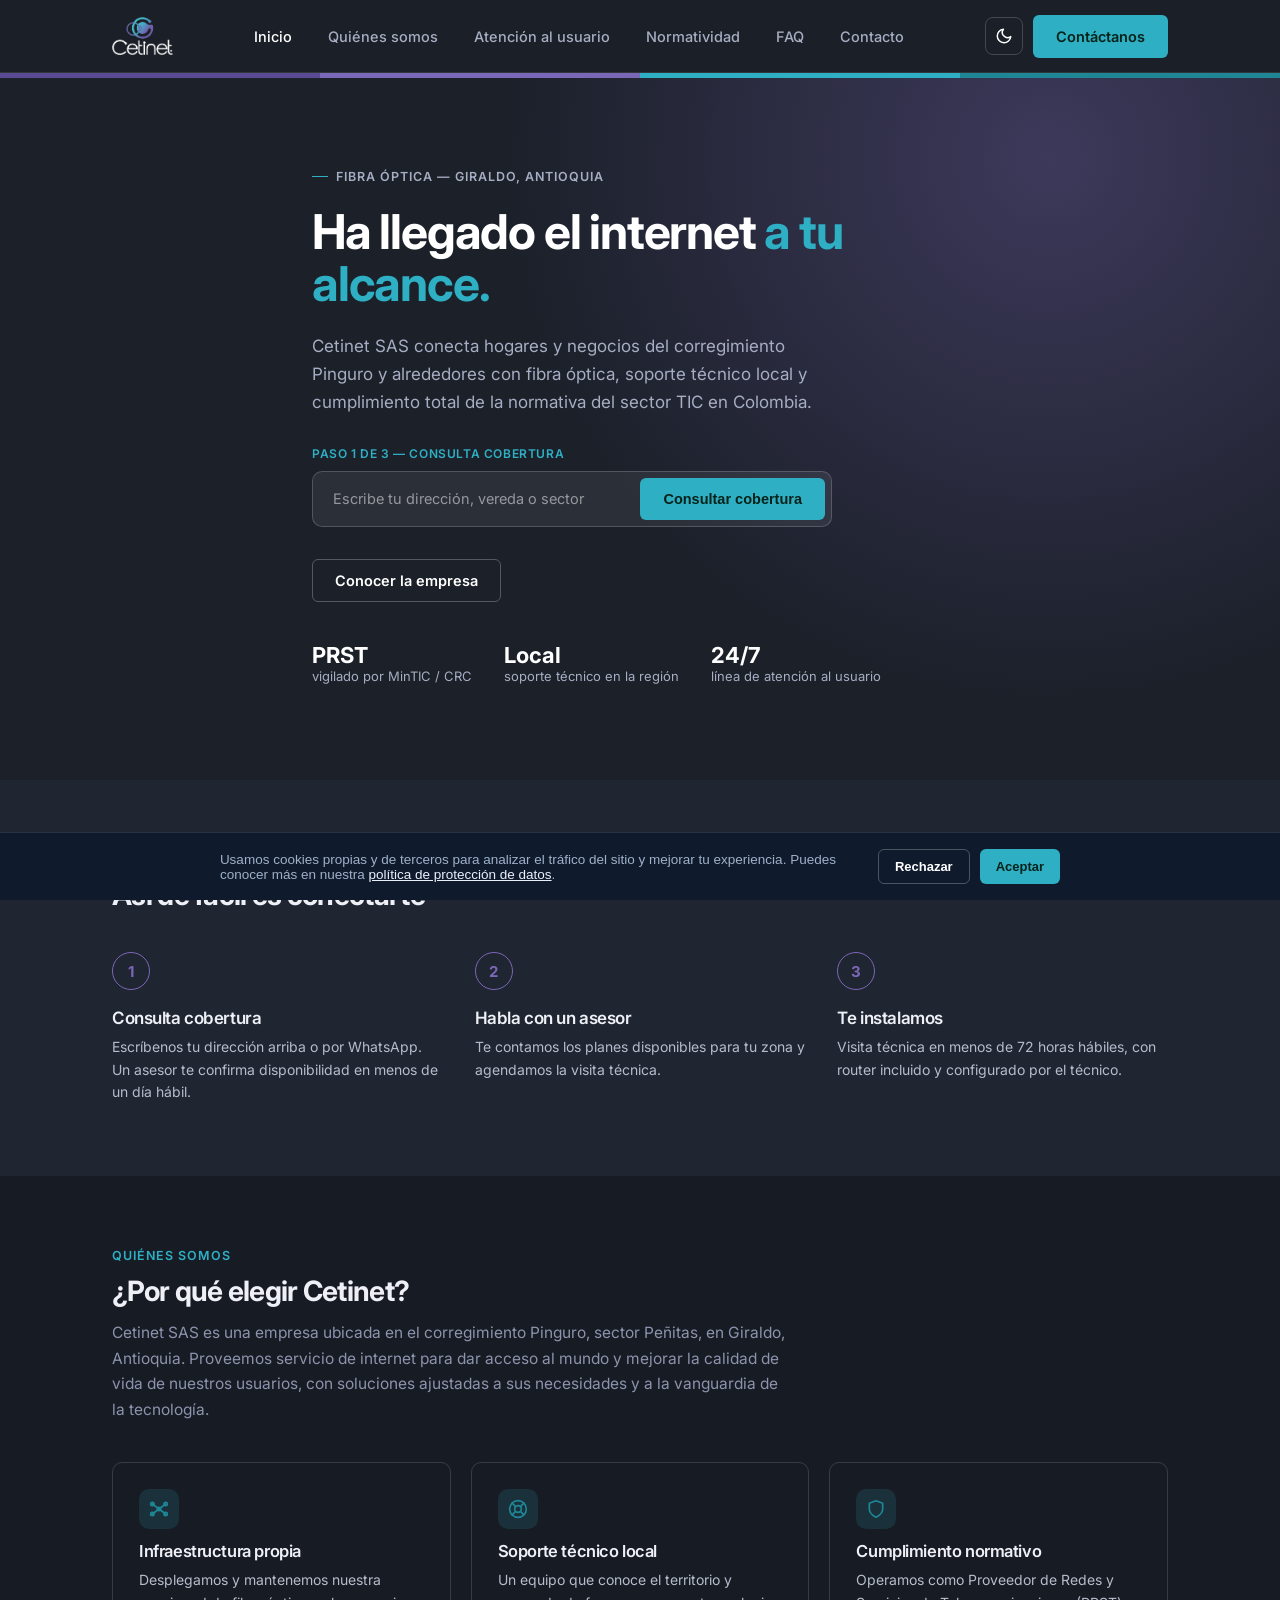
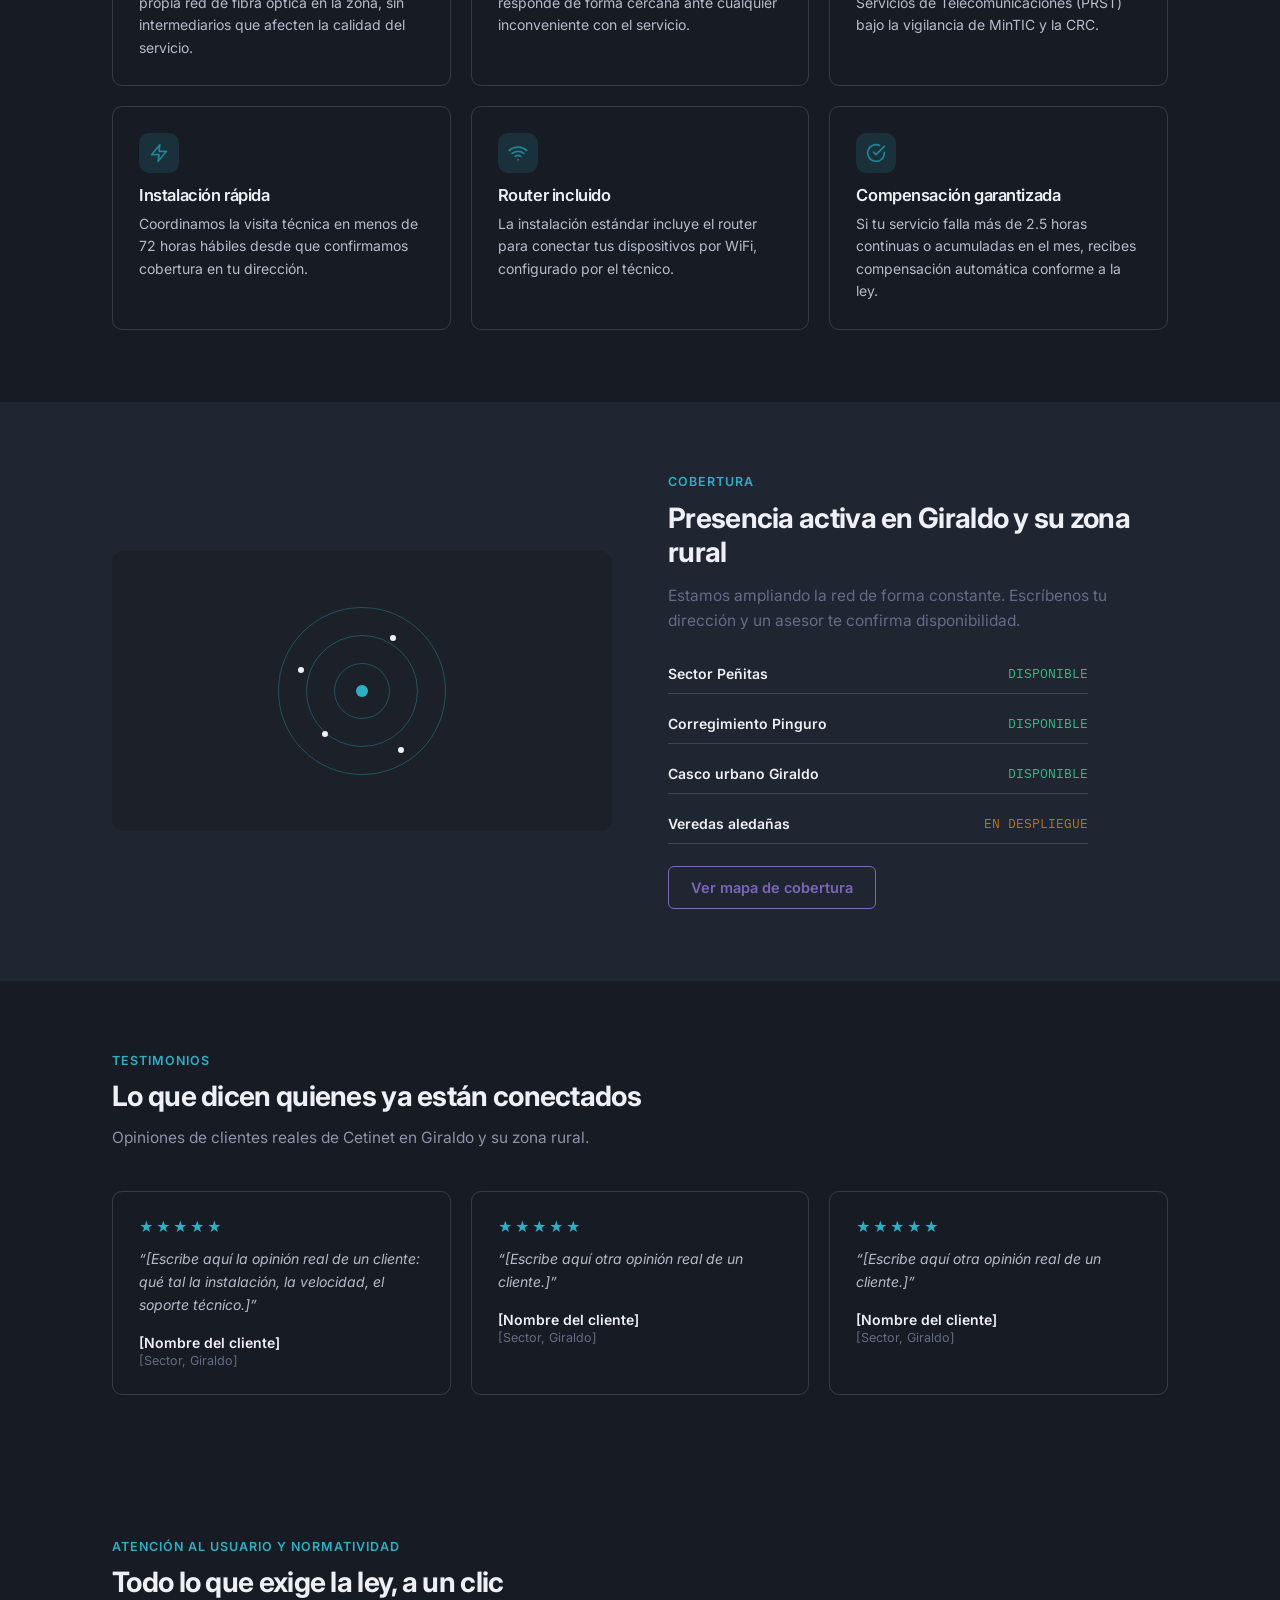
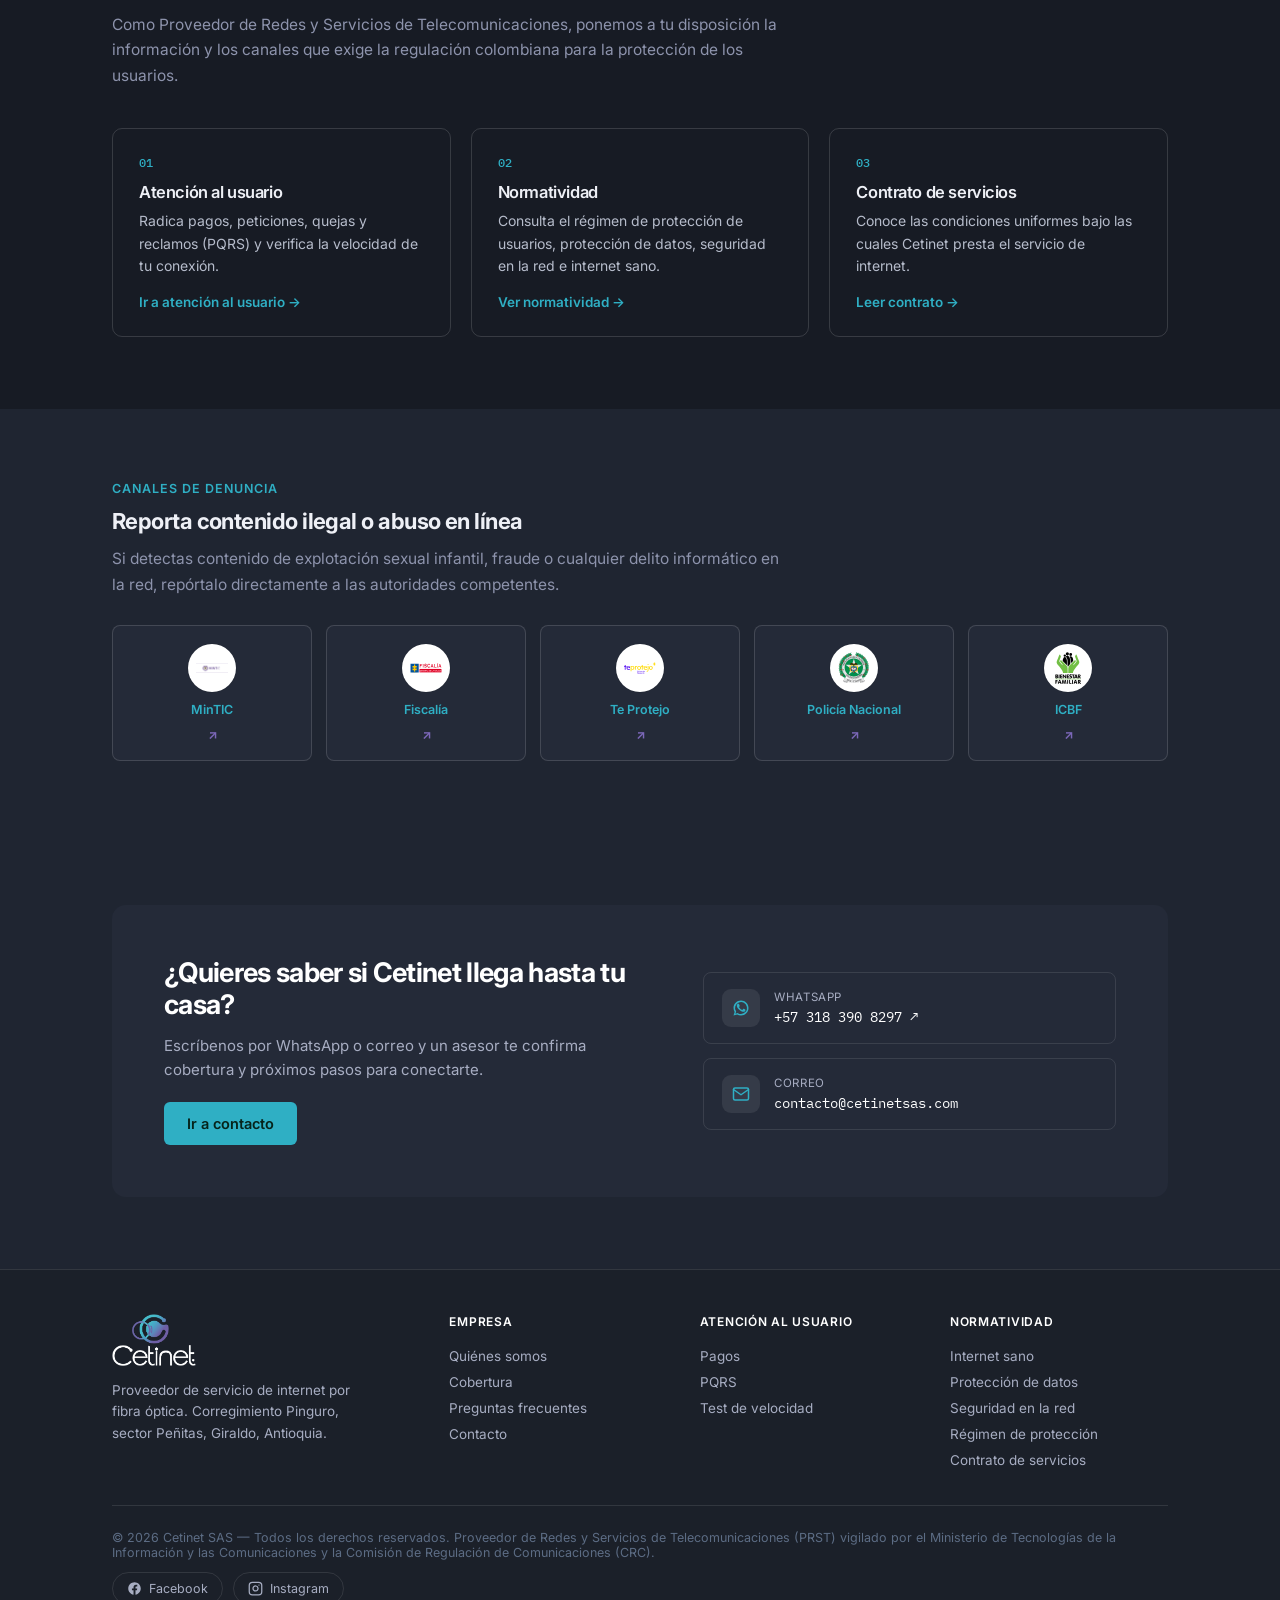
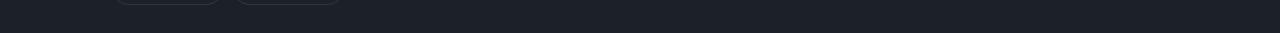
==== index.html @ 1d793e3f "Initial commit: Cetinet SAS website Static site for Cetinet SAS, a fiber ISP in Giraldo, Antioquia: " ====
<!DOCTYPE html>
<html lang="es">
<head>
<script>(function(){try{var t=localStorage.getItem("cetinet-theme");if(t==="light"){document.documentElement.setAttribute("data-theme","light");}}catch(e){}})();</script>
<meta charset="UTF-8">
<meta name="viewport" content="width=device-width, initial-scale=1.0">
<title>Cetinet SAS — Internet de fibra óptica en Giraldo, Antioquia</title>
<meta name="description" content="Proveedor de internet por fibra óptica en Giraldo, Antioquia. Información institucional, atención al usuario y normatividad CRC/MinTIC.">
<link rel="canonical" href="https://cetinetsas.com/">
<meta property="og:type" content="website">
<meta property="og:site_name" content="Cetinet SAS">
<meta property="og:locale" content="es_CO">
<meta property="og:title" content="Cetinet SAS — Internet de fibra óptica en Giraldo, Antioquia">
<meta property="og:description" content="Proveedor de internet por fibra óptica en Giraldo, Antioquia. Información institucional, atención al usuario y normatividad CRC/MinTIC.">
<meta property="og:url" content="https://cetinetsas.com/">
<meta property="og:image" content="https://cetinetsas.com/assets/img/og-image.png">
<meta name="twitter:card" content="summary_large_image">
<meta name="twitter:image" content="https://cetinetsas.com/assets/img/og-image.png">
<meta name="twitter:title" content="Cetinet SAS — Internet de fibra óptica en Giraldo, Antioquia">
<meta name="twitter:description" content="Proveedor de internet por fibra óptica en Giraldo, Antioquia. Información institucional, atención al usuario y normatividad CRC/MinTIC.">
<link rel="icon" href="/assets/img/favicon.ico" sizes="any">
<link rel="icon" type="image/png" sizes="32x32" href="/assets/img/favicon-32.png">
<link rel="icon" type="image/png" sizes="16x16" href="/assets/img/favicon-16.png">
<link rel="apple-touch-icon" href="/assets/img/apple-touch-icon.png">
<link rel="preconnect" href="https://fonts.googleapis.com">
<link rel="preconnect" href="https://fonts.gstatic.com" crossorigin>
<link href="https://fonts.googleapis.com/css2?family=Inter:wght@400;500;600;700;800&family=IBM+Plex+Mono:wght@400;500&display=swap" rel="stylesheet">
<link rel="stylesheet" href="/assets/css/style.css">

<script type="application/ld+json">
{
  "@context": "https://schema.org",
  "@type": "LocalBusiness",
  "name": "Cetinet SAS",
  "url": "https://cetinetsas.com/",
  "image": "https://cetinetsas.com/assets/img/og-image.png",
  "telephone": "+573183908297",
  "email": "contacto@cetinetsas.com",
  "priceRange": "$$",
  "address": {
    "@type": "PostalAddress",
    "streetAddress": "Corregimiento Pinguro, sector Peñitas",
    "addressLocality": "Giraldo",
    "addressRegion": "Antioquia",
    "addressCountry": "CO"
  },
  "areaServed": {
    "@type": "City",
    "name": "Giraldo, Antioquia"
  },
  "sameAs": [
    "https://www.facebook.com/people/Cetinet-SAS/100063927219916/",
    "https://www.instagram.com/cetinetsas/"
  ]
}
</script>
</head>
<body>
<a href="#contenido" class="skip-link">Saltar al contenido</a>
<header class="nav">
  <div class="nav-inner">
    <a href="/" class="logo"><img src="/assets/img/logo-lockup.png" alt="Cetinet" class="logo-img"></a>
    <nav class="nav-links">
      <div class="nav-item current"><a href="/">Inicio</a></div>
      <div class="nav-item"><a href="/quienes-somos.html">Quiénes somos</a></div>
      <div class="nav-item">
        <a href="/atencion/">Atención al usuario</a>
        <div class="dropdown">
          <a href="/atencion/#pagos">Pagos</a>
          <a href="/atencion/#pqrs">Formulario PQRS</a>
          <a href="/atencion/#velocidad">Test de velocidad</a>
          <a href="/cobertura/">Mapa de cobertura</a>
        </div>
      </div>
      <div class="nav-item">
        <a href="/normatividad/">Normatividad</a>
        <div class="dropdown">
          <a href="/normatividad/internet-sano.html">Internet sano</a>
          <a href="/normatividad/proteccion-datos.html">Protección de datos</a>
          <a href="/normatividad/seguridad-en-la-red.html">Seguridad en la red</a>
          <a href="/normatividad/regimen-de-proteccion.html">Régimen de protección</a>
          <a href="/normatividad/contrato-de-servicios.html">Contrato de servicios</a>
        </div>
      </div>
      <div class="nav-item"><a href="/preguntas-frecuentes.html">FAQ</a></div>
      <div class="nav-item"><a href="/contacto.html">Contacto</a></div>
    </nav>
    <div class="nav-right">
      <button id="theme-toggle-btn" class="theme-toggle" aria-label="Cambiar modo claro/oscuro" type="button">
        <svg class="icon-moon" viewBox="0 0 24 24" fill="none" stroke="currentColor" stroke-width="2" stroke-linecap="round" stroke-linejoin="round"><path d="M21 12.79A9 9 0 1 1 11.21 3 7 7 0 0 0 21 12.79z"/></svg>
        <svg class="icon-sun" viewBox="0 0 24 24" fill="none" stroke="currentColor" stroke-width="2" stroke-linecap="round" stroke-linejoin="round"><circle cx="12" cy="12" r="4"/><path d="M12 2v2M12 20v2M4.93 4.93l1.41 1.41M17.66 17.66l1.41 1.41M2 12h2M20 12h2M6.34 17.66l-1.41 1.41M19.07 4.93l-1.41 1.41"/></svg>
      </button>
      <a href="/contacto.html" class="btn btn-primary">Contáctanos</a>
    </div>
  </div>
</header>

<section class="hero" id="contenido">
  <div class="fiber-strip"><span style="background:#5A4A94"></span><span style="background:#7B67B8"></span><span style="background:#2FAFC4"></span><span style="background:#1F8695"></span></div>
  <div class="wrap hero-single">
    <div class="eyebrow">Fibra óptica — Giraldo, Antioquia</div>
    <h1>Ha llegado el internet <span class="accent">a tu alcance.</span></h1>
    <p class="lead">Cetinet SAS conecta hogares y negocios del corregimiento Pinguro y alrededores con fibra óptica, soporte técnico local y cumplimiento total de la normativa del sector TIC en Colombia.</p>

    <div class="hero-coverage">
      <div class="hero-coverage-step">Paso 1 de 3 — Consulta cobertura</div>
      <form id="hero-coverage-form" class="hero-coverage-form">
        <label for="hero-address" class="sr-only">Tu dirección, vereda o sector</label>
        <input type="text" id="hero-address" placeholder="Escribe tu dirección, vereda o sector" required>
        <button type="submit" class="btn btn-primary">Consultar cobertura</button>
      </form>
      <p class="form-status" style="display:none; margin-top:10px; font-size:13px; color:var(--text-on-dark-soft);"></p>
    </div>

    <div class="hero-cta">
      <a href="/quienes-somos.html" class="btn btn-ghost-dark">Conocer la empresa</a>
    </div>
    <div class="trust-row">
      <div class="trust-item"><b>PRST</b>vigilado por MinTIC / CRC</div>
      <div class="trust-item"><b>Local</b>soporte técnico en la región</div>
      <div class="trust-item"><b>24/7</b>línea de atención al usuario</div>
    </div>
  </div>
</section>


<section class="page-section" style="background:var(--paper-tint);">
  <div class="wrap">
    <div class="section-head">
      <div class="kicker">Cómo funciona</div>
      <h2>Así de fácil es conectarte</h2>
    </div>
    <div class="steps">
      <div class="step">
        <div class="step-num">1</div>
        <h3>Consulta cobertura</h3>
        <p>Escríbenos tu dirección arriba o por WhatsApp. Un asesor te confirma disponibilidad en menos de un día hábil.</p>
      </div>
      <div class="step">
        <div class="step-num">2</div>
        <h3>Habla con un asesor</h3>
        <p>Te contamos los planes disponibles para tu zona y agendamos la visita técnica.</p>
      </div>
      <div class="step">
        <div class="step-num">3</div>
        <h3>Te instalamos</h3>
        <p>Visita técnica en menos de 72 horas hábiles, con router incluido y configurado por el técnico.</p>
      </div>
    </div>
  </div>
</section>

<section class="page-section">
  <div class="wrap">
    <div class="section-head">
      <div class="kicker">Quiénes somos</div>
      <h2>¿Por qué elegir Cetinet?</h2>
      <p>Cetinet SAS es una empresa ubicada en el corregimiento Pinguro, sector Peñitas, en Giraldo, Antioquia. Proveemos servicio de internet para dar acceso al mundo y mejorar la calidad de vida de nuestros usuarios, con soluciones ajustadas a sus necesidades y a la vanguardia de la tecnología.</p>
    </div>
    <div class="card-grid">
      <div class="card">
        <div class="card-icon" aria-hidden="true"><svg viewBox="0 0 24 24" fill="none" stroke="currentColor" stroke-width="2" stroke-linecap="round" stroke-linejoin="round"><circle cx="12" cy="12" r="2"/><circle cx="4" cy="6" r="2"/><circle cx="20" cy="6" r="2"/><circle cx="4" cy="18" r="2"/><circle cx="20" cy="18" r="2"/><line x1="12" y1="12" x2="4" y2="6"/><line x1="12" y1="12" x2="20" y2="6"/><line x1="12" y1="12" x2="4" y2="18"/><line x1="12" y1="12" x2="20" y2="18"/></svg></div>
        <h3>Infraestructura propia</h3>
        <p>Desplegamos y mantenemos nuestra propia red de fibra óptica en la zona, sin intermediarios que afecten la calidad del servicio.</p>
      </div>
      <div class="card">
        <div class="card-icon" aria-hidden="true"><svg viewBox="0 0 24 24" fill="none" stroke="currentColor" stroke-width="2" stroke-linecap="round" stroke-linejoin="round"><circle cx="12" cy="12" r="10"/><circle cx="12" cy="12" r="4"/><line x1="4.93" y1="4.93" x2="9.17" y2="9.17"/><line x1="14.83" y1="14.83" x2="19.07" y2="19.07"/><line x1="14.83" y1="9.17" x2="19.07" y2="4.93"/><line x1="4.93" y1="19.07" x2="9.17" y2="14.83"/></svg></div>
        <h3>Soporte técnico local</h3>
        <p>Un equipo que conoce el territorio y responde de forma cercana ante cualquier inconveniente con el servicio.</p>
      </div>
      <div class="card">
        <div class="card-icon" aria-hidden="true"><svg viewBox="0 0 24 24" fill="none" stroke="currentColor" stroke-width="2" stroke-linecap="round" stroke-linejoin="round"><path d="M12 22s8-4 8-10V5l-8-3-8 3v7c0 6 8 10 8 10z"/></svg></div>
        <h3>Cumplimiento normativo</h3>
        <p>Operamos como Proveedor de Redes y Servicios de Telecomunicaciones (PRST) bajo la vigilancia de MinTIC y la CRC.</p>
      </div>
      <div class="card">
        <div class="card-icon" aria-hidden="true"><svg viewBox="0 0 24 24" fill="none" stroke="currentColor" stroke-width="2" stroke-linecap="round" stroke-linejoin="round"><polygon points="13 2 3 14 12 14 11 22 21 10 12 10 13 2"/></svg></div>
        <h3>Instalación rápida</h3>
        <p>Coordinamos la visita técnica en menos de 72 horas hábiles desde que confirmamos cobertura en tu dirección.</p>
      </div>
      <div class="card">
        <div class="card-icon" aria-hidden="true"><svg viewBox="0 0 24 24" fill="none" stroke="currentColor" stroke-width="2" stroke-linecap="round" stroke-linejoin="round"><path d="M5 12.55a11 11 0 0 1 14.08 0"/><path d="M1.42 9a16 16 0 0 1 21.16 0"/><path d="M8.53 16.11a6 6 0 0 1 6.95 0"/><line x1="12" y1="20" x2="12.01" y2="20"/></svg></div>
        <h3>Router incluido</h3>
        <p>La instalación estándar incluye el router para conectar tus dispositivos por WiFi, configurado por el técnico.</p>
      </div>
      <div class="card">
        <div class="card-icon" aria-hidden="true"><svg viewBox="0 0 24 24" fill="none" stroke="currentColor" stroke-width="2" stroke-linecap="round" stroke-linejoin="round"><path d="M22 11.08V12a10 10 0 1 1-5.93-9.14"/><polyline points="22 4 12 14.01 9 11.01"/></svg></div>
        <h3>Compensación garantizada</h3>
        <p>Si tu servicio falla más de 2.5 horas continuas o acumuladas en el mes, recibes compensación automática conforme a la ley.</p>
      </div>
    </div>
  </div>
</section>

<section class="page-section" style="background:var(--paper-tint);">
  <div class="wrap coverage">
    <div class="coverage-visual">
      <div class="radar">
        <div class="ring r1"></div><div class="ring r2"></div><div class="ring r3"></div>
        <div class="radar-core"></div>
        <div class="radar-dot" style="top:22%; left:64%;"></div>
        <div class="radar-dot" style="top:70%; left:30%;"></div>
        <div class="radar-dot" style="top:38%; left:18%;"></div>
        <div class="radar-dot" style="top:78%; left:68%;"></div>
      </div>
    </div>
    <div>
      <div class="kicker">Cobertura</div>
      <h2 style="font-size:28px; font-weight:700; color:var(--text-strong);">Presencia activa en Giraldo y su zona rural</h2>
      <p style="margin-top:14px; font-size:15.5px; color:var(--slate); line-height:1.65;">Estamos ampliando la red de forma constante. Escríbenos tu dirección y un asesor te confirma disponibilidad.</p>
      <div class="coverage-list">
        <div class="row"><b>Sector Peñitas</b><span>DISPONIBLE</span></div>
        <div class="row"><b>Corregimiento Pinguro</b><span>DISPONIBLE</span></div>
        <div class="row"><b>Casco urbano Giraldo</b><span>DISPONIBLE</span></div>
        <div class="row"><b>Veredas aledañas</b><span style="color:#BA7517;">EN DESPLIEGUE</span></div>
      </div>
      <a href="/cobertura/" class="btn btn-outline-blue" style="margin-top:22px;">Ver mapa de cobertura</a>
    </div>
  </div>
</section>

<!-- TESTIMONIOS: reemplaza el texto entre [corchetes] en cada tarjeta por
     una opinión real de un cliente (nombre, sector y su comentario).
     Si todavía no tienes testimonios para publicar, elimina esta sección
     completa en lugar de dejar los placeholders visibles. -->
<section class="page-section">
  <div class="wrap">
    <div class="section-head">
      <div class="kicker">Testimonios</div>
      <h2>Lo que dicen quienes ya están conectados</h2>
      <p>Opiniones de clientes reales de Cetinet en Giraldo y su zona rural.</p>
    </div>
    <div class="card-grid">
      <div class="card testimonial-card">
        <div class="stars" aria-hidden="true">★★★★★</div>
        <blockquote>“[Escribe aquí la opinión real de un cliente: qué tal la instalación, la velocidad, el soporte técnico.]”</blockquote>
        <div class="testimonial-author">
          <span class="name">[Nombre del cliente]</span>
          <span class="place">[Sector, Giraldo]</span>
        </div>
      </div>
      <div class="card testimonial-card">
        <div class="stars" aria-hidden="true">★★★★★</div>
        <blockquote>“[Escribe aquí otra opinión real de un cliente.]”</blockquote>
        <div class="testimonial-author">
          <span class="name">[Nombre del cliente]</span>
          <span class="place">[Sector, Giraldo]</span>
        </div>
      </div>
      <div class="card testimonial-card">
        <div class="stars" aria-hidden="true">★★★★★</div>
        <blockquote>“[Escribe aquí otra opinión real de un cliente.]”</blockquote>
        <div class="testimonial-author">
          <span class="name">[Nombre del cliente]</span>
          <span class="place">[Sector, Giraldo]</span>
        </div>
      </div>
    </div>
  </div>
</section>

<section class="page-section">
  <div class="wrap">
    <div class="section-head">
      <div class="kicker">Atención al usuario y normatividad</div>
      <h2>Todo lo que exige la ley, a un clic</h2>
      <p>Como Proveedor de Redes y Servicios de Telecomunicaciones, ponemos a tu disposición la información y los canales que exige la regulación colombiana para la protección de los usuarios.</p>
    </div>
    <div class="card-grid">
      <div class="card">
        <div class="tag">01</div>
        <h3>Atención al usuario</h3>
        <p>Radica pagos, peticiones, quejas y reclamos (PQRS) y verifica la velocidad de tu conexión.</p>
        <a href="/atencion/" class="card-link">Ir a atención al usuario →</a>
      </div>
      <div class="card">
        <div class="tag">02</div>
        <h3>Normatividad</h3>
        <p>Consulta el régimen de protección de usuarios, protección de datos, seguridad en la red e internet sano.</p>
        <a href="/normatividad/" class="card-link">Ver normatividad →</a>
      </div>
      <div class="card">
        <div class="tag">03</div>
        <h3>Contrato de servicios</h3>
        <p>Conoce las condiciones uniformes bajo las cuales Cetinet presta el servicio de internet.</p>
        <a href="/normatividad/contrato-de-servicios.html" class="card-link">Leer contrato →</a>
      </div>
    </div>
  </div>
</section>
<section class="official-strip page-section">
  <div class="wrap">
    <div class="section-head" style="margin-bottom:28px;">
      <div class="kicker">Canales de denuncia</div>
      <h2 style="font-size:22px;">Reporta contenido ilegal o abuso en línea</h2>
      <p>Si detectas contenido de explotación sexual infantil, fraude o cualquier delito informático en la red, repórtalo directamente a las autoridades competentes.</p>
    </div>
    <div class="official-grid">
      <a class="official-item" href="https://www.mintic.gov.co/portal/inicio/" target="_blank" rel="noopener"><span class="logo-badge"><img src="/assets/img/logos/mintic.png" alt="MinTIC" loading="lazy" width="120" height="36"></span>MinTIC <span class="ext-arrow">↗</span></a>
<a class="official-item" href="https://www.fiscalia.gov.co/colombia/" target="_blank" rel="noopener"><span class="logo-badge"><img src="/assets/img/logos/fiscalia.svg" alt="Fiscalía General de la Nación" loading="lazy" width="48" height="14"></span>Fiscalía <span class="ext-arrow">↗</span></a>
<a class="official-item" href="https://teprotejo.org/" target="_blank" rel="noopener"><span class="logo-badge"><img src="/assets/img/logos/teprotejo.svg" alt="Te Protejo" loading="lazy" width="48" height="48"></span>Te Protejo <span class="ext-arrow">↗</span></a>
<a class="official-item" href="https://www.policia.gov.co/" target="_blank" rel="noopener"><span class="logo-badge"><img src="/assets/img/logos/policia.svg" alt="Policía Nacional de Colombia" loading="lazy" width="48" height="48"></span>Policía Nacional <span class="ext-arrow">↗</span></a>
<a class="official-item" href="https://www.icbf.gov.co/" target="_blank" rel="noopener"><span class="logo-badge"><img src="/assets/img/logos/icbf.svg" alt="ICBF" loading="lazy" width="40" height="48"></span>ICBF <span class="ext-arrow">↗</span></a>
    </div>
  </div>
</section>

<section class="contact-band page-section">
  <div class="wrap">
    <div class="contact-box">
      <div>
        <h2>¿Quieres saber si Cetinet llega hasta tu casa?</h2>
        <p>Escríbenos por WhatsApp o correo y un asesor te confirma cobertura y próximos pasos para conectarte.</p>
        <a href="/contacto.html" class="btn btn-primary" style="margin-top:20px;">Ir a contacto</a>
      </div>
      <div class="contact-methods">
        <div class="contact-method">
          <span class="contact-method-icon" aria-hidden="true"><svg viewBox="0 0 24 24" fill="currentColor"><path d="M17.53 14.09c-.29-.15-1.71-.85-1.98-.94-.27-.1-.46-.15-.65.15-.19.29-.75.94-.92 1.13-.17.19-.34.22-.63.07-.29-.15-1.22-.45-2.32-1.44-.86-.77-1.44-1.71-1.61-2-.17-.29-.02-.45.13-.6.13-.13.29-.34.44-.51.15-.17.19-.29.29-.48.1-.19.05-.36-.02-.51-.07-.15-.65-1.58-.9-2.16-.24-.58-.48-.5-.65-.51h-.56c-.19 0-.5.07-.76.36-.26.29-1 .98-1 2.4s1.02 2.79 1.17 2.98c.14.19 2 3.06 4.86 4.29.68.29 1.21.47 1.62.6.68.22 1.3.19 1.79.11.55-.08 1.71-.7 1.95-1.37.24-.68.24-1.26.17-1.38-.07-.12-.26-.19-.55-.34z"/><path d="M12 2C6.48 2 2 6.48 2 12c0 1.95.56 3.77 1.53 5.31L2 22l4.83-1.5A9.94 9.94 0 0 0 12 22c5.52 0 10-4.48 10-10S17.52 2 12 2zm0 18a7.94 7.94 0 0 1-4.06-1.11l-.29-.17-3.03.94.96-2.96-.19-.3A7.95 7.95 0 1 1 12 20z"/></svg></span>
          <div><div class="label">WhatsApp</div><div class="val"><a class="inline-link" href="https://wa.me/573183908297" target="_blank" rel="noopener">+57 318 390 8297 ↗</a></div></div>
        </div>
        <div class="contact-method">
          <span class="contact-method-icon" aria-hidden="true"><svg viewBox="0 0 24 24" fill="none" stroke="currentColor" stroke-width="2" stroke-linecap="round" stroke-linejoin="round"><path d="M4 4h16c1.1 0 2 .9 2 2v12c0 1.1-.9 2-2 2H4c-1.1 0-2-.9-2-2V6c0-1.1.9-2 2-2z"/><polyline points="22,6 12,13 2,6"/></svg></span>
          <div><div class="label">Correo</div><div class="val"><a class="inline-link" href="mailto:contacto@cetinetsas.com">contacto@cetinetsas.com</a></div></div>
        </div>
      </div>
    </div>
  </div>
</section>

<footer>
  <div class="wrap">
    <div class="footer-grid">
      <div class="footer-col">
        <div class="footer-logo"><img src="/assets/img/logo-lockup.png" alt="Cetinet" class="logo-img footer-logo-img"></div>
        <p>Proveedor de servicio de internet por fibra óptica. Corregimiento Pinguro, sector Peñitas, Giraldo, Antioquia.</p>
      </div>
      <div class="footer-col">
        <h4>Empresa</h4>
        <a href="/quienes-somos.html">Quiénes somos</a>
        <a href="/cobertura/">Cobertura</a>
        <a href="/preguntas-frecuentes.html">Preguntas frecuentes</a>
        <a href="/contacto.html">Contacto</a>
      </div>
      <div class="footer-col">
        <h4>Atención al usuario</h4>
        <a href="/atencion/#pagos">Pagos</a>
        <a href="/atencion/#pqrs">PQRS</a>
        <a href="/atencion/#velocidad">Test de velocidad</a>
      </div>
      <div class="footer-col">
        <h4>Normatividad</h4>
        <a href="/normatividad/internet-sano.html">Internet sano</a>
        <a href="/normatividad/proteccion-datos.html">Protección de datos</a>
        <a href="/normatividad/seguridad-en-la-red.html">Seguridad en la red</a>
        <a href="/normatividad/regimen-de-proteccion.html">Régimen de protección</a>
        <a href="/normatividad/contrato-de-servicios.html">Contrato de servicios</a>
      </div>
    </div>
    <div class="footer-bottom">
      <p class="foot-legal">© 2026 Cetinet SAS — Todos los derechos reservados. Proveedor de Redes y Servicios de Telecomunicaciones (PRST) vigilado por el Ministerio de Tecnologías de la Información y las Comunicaciones y la Comisión de Regulación de Comunicaciones (CRC).</p>
      <div class="footer-social">
        <a href="https://www.facebook.com/people/Cetinet-SAS/100063927219916/" target="_blank" rel="noopener"><svg viewBox="0 0 24 24" fill="currentColor" aria-hidden="true"><path d="M22 12.06C22 6.51 17.52 2 12 2S2 6.51 2 12.06c0 5 3.66 9.15 8.44 9.94v-7.03H7.9v-2.91h2.54V9.85c0-2.51 1.49-3.89 3.77-3.89 1.09 0 2.24.2 2.24.2v2.46h-1.26c-1.24 0-1.63.77-1.63 1.56v1.88h2.78l-.44 2.91h-2.34V22c4.78-.79 8.44-4.94 8.44-9.94Z"/></svg><span>Facebook</span></a>
        <a href="https://www.instagram.com/cetinetsas/" target="_blank" rel="noopener"><svg viewBox="0 0 24 24" fill="none" stroke="currentColor" stroke-width="2" stroke-linecap="round" stroke-linejoin="round" aria-hidden="true"><rect x="2" y="2" width="20" height="20" rx="5" ry="5"/><path d="M16 11.37A4 4 0 1 1 12.63 8 4 4 0 0 1 16 11.37z"/><line x1="17.5" y1="6.5" x2="17.51" y2="6.5"/></svg><span>Instagram</span></a>
      </div>
    </div>
  </div>
</footer>

<div id="cookie-banner" style="position:fixed; left:0; right:0; bottom:0; z-index:100; background:#0F1B2C; color:#EAF0FB; border-top:1px solid rgba(255,255,255,0.1); padding:16px 20px; display:none; align-items:center; justify-content:center; gap:18px; flex-wrap:wrap; font-family:'IBM Plex Sans',sans-serif;">
  <p style="margin:0; font-size:13.5px; max-width:640px; color:#9FB0C9;">Usamos cookies propias y de terceros para analizar el tráfico del sitio y mejorar tu experiencia. Puedes conocer más en nuestra <a href="/normatividad/proteccion-datos.html" style="color:#EAF0FB; text-decoration:underline;">política de protección de datos</a>.</p>
  <div style="display:flex; gap:10px; flex-shrink:0;">
    <button onclick="document.getElementById('cookie-banner').style.display='none'; localStorage.setItem('cetinet-cookies','rejected');" style="background:transparent; border:1px solid rgba(255,255,255,0.25); color:#fff; padding:9px 16px; border-radius:6px; font-size:13px; font-weight:600; cursor:pointer;">Rechazar</button>
    <button onclick="document.getElementById('cookie-banner').style.display='none'; localStorage.setItem('cetinet-cookies','accepted');" style="background:#2FAFC4; border:none; color:#06231A; padding:9px 16px; border-radius:6px; font-size:13px; font-weight:600; cursor:pointer;">Aceptar</button>
  </div>
</div>
<script>
  if(!localStorage.getItem('cetinet-cookies')){
    document.getElementById('cookie-banner').style.display='flex';
  }
</script>

<script src="/assets/js/site.js" defer></script>
</body>
</html>
---- assets/css/style.css ----
:root{
  --ink:#1B2029;
  --ink-soft:#242A38;
  --ink-line: rgba(255,255,255,0.10);

  --blue:#7B67B8;
  --blue-deep:#5A4A94;
  --orange:#2FAFC4;
  --orange-deep:#1F8695;
  --slate:#656C86;
  --slate-light:#8D93AC;
  --text-on-dark:#EEF0F6;
  --text-on-dark-soft:#A7ADC2;
  --ok:#2FBF83;

  --paper:#171B24;
  --paper-tint:#1F2531;
  --text-strong:#EEF0F6;
  --text-body:#B6BCCB;
  --border-light: rgba(255,255,255,0.14);
  --card-bg:#242A38;
  --input-bg:#242A38;
}
[data-theme="light"]{
  --paper:#FFFFFF;
  --paper-tint:#F1F3F8;
  --text-strong:#0F1B2C;
  --text-body:#334155;
  --border-light:#DCE1EA;
  --card-bg:#FFFFFF;
  --input-bg:#FFFFFF;
}
*{box-sizing:border-box;margin:0;padding:0;}
html{scroll-behavior:smooth;}
body{
  font-family:'Inter', sans-serif;
  color:var(--text-strong);
  background:var(--paper);
  -webkit-font-smoothing:antialiased;
  transition:background-color .25s ease, color .25s ease;
}
h1,h2,h3,.display{ font-family:'Inter', sans-serif; font-weight:700; letter-spacing:-0.025em; }
.mono{ font-family:'IBM Plex Mono', monospace; }
a{color:inherit; text-decoration:none;}
img{max-width:100%;display:block;}
ul{list-style:none;}
.wrap{max-width:1120px; margin:0 auto; padding:0 32px;}
.wrap-wide{max-width:1500px; margin:0 auto; padding:0 32px;}
section, .page-section{padding:72px 0;}
@media (max-width:720px){
  section, .page-section{padding:48px 0;}
  .wrap{padding:0 20px;}
}

/* ---------- SCROLL REVEAL ---------- */
.reveal{opacity:0; transform:translateY(18px); transition:opacity .7s ease, transform .7s ease;}
.reveal.is-visible{opacity:1; transform:none;}

/* ---------- THEME TOGGLE ---------- */
.theme-toggle{
  display:inline-flex; align-items:center; justify-content:center;
  width:38px; height:38px; border-radius:8px; border:1px solid rgba(255,255,255,0.18);
  background:transparent; color:#fff; cursor:pointer; margin-right:10px; flex-shrink:0;
  transition:background-color .15s ease, border-color .15s ease;
}
.theme-toggle:hover{background:rgba(255,255,255,0.08); border-color:rgba(255,255,255,0.35);}
.theme-toggle svg{width:18px; height:18px;}
.theme-toggle .icon-sun{display:none;}
[data-theme="light"] .theme-toggle .icon-moon{display:none;}
[data-theme="light"] .theme-toggle .icon-sun{display:block;}

/* ---------- NAV ---------- */
header.nav{
  position:sticky; top:0; z-index:50;
  background:rgba(27,32,41,0.94);
  backdrop-filter:blur(8px);
  border-bottom:1px solid var(--ink-line);
}
.nav-inner{
  max-width:1120px; margin:0 auto; padding:0 32px;
  height:72px; display:flex; align-items:center; justify-content:space-between;
}
.nav-right{display:flex; align-items:center;}
.logo{display:flex; align-items:center;}
.logo-img{height:38px; width:auto; display:block;}
.footer-logo{margin-bottom:14px;}
.footer-logo-img{height:52px;}
.nav-links{display:flex; gap:8px; align-items:center;}
.nav-item{position:relative;}
.nav-links > .nav-item > a, .nav-links > a{
  display:block; padding:10px 14px; color:var(--text-on-dark-soft); font-size:14.5px; font-weight:500;
  transition:color .15s ease;
}
.nav-links a:hover{color:#fff;}
.nav-item.current > a{color:#fff;}
.dropdown{
  position:absolute; top:100%; left:0; min-width:230px;
  background:var(--ink-soft); border:1px solid var(--ink-line); border-radius:8px;
  padding:8px; display:none; flex-direction:column; gap:2px;
}
.nav-item:hover .dropdown, .nav-item:focus-within .dropdown{display:flex;}
.dropdown a{padding:9px 12px; font-size:13.5px; border-radius:5px; color:var(--text-on-dark-soft);}
.dropdown a:hover, .dropdown a:focus{background:rgba(255,255,255,0.06); color:#fff;}

/* ---------- SKIP LINK ---------- */
.skip-link{
  position:absolute; left:16px; top:-60px; z-index:200;
  background:var(--blue); color:#fff; padding:12px 18px; border-radius:6px;
  font-size:14px; font-weight:600; transition:top .15s ease;
}
.skip-link:focus{top:16px;}
.btn{
  display:inline-flex; align-items:center; justify-content:center; gap:8px;
  padding:12px 22px; border-radius:6px; font-weight:600; font-size:14.5px;
  cursor:pointer; border:1px solid transparent; transition:all .15s ease;
}
.btn-primary{background:var(--orange); color:#06231A;}
.btn-primary:hover{background:var(--orange-deep); transform:translateY(-1px);}
.btn-ghost-dark{border-color:rgba(255,255,255,0.25); color:#fff;}
.btn-ghost-dark:hover{border-color:#fff; background:rgba(255,255,255,0.06);}
.btn-outline-blue{border-color:var(--blue); color:var(--blue);}
.btn-outline-blue:hover{background:var(--blue); color:#fff;}
@media (max-width:900px){ .nav-links{display:none;} }

/* ---------- PAGE HERO (interior pages) ---------- */
.page-hero{
  background:var(--ink); color:#fff; padding:56px 0 52px; border-bottom:1px solid var(--ink-line);
  position:relative; overflow:hidden;
}
.fiber-strip{ position:absolute; top:0; left:0; right:0; height:5px; display:flex; }
.fiber-strip span{flex:1; height:100%;}
.breadcrumb{font-size:12.5px; color:var(--text-on-dark-soft); margin-bottom:14px;}
.breadcrumb a:hover{color:#fff;}
.page-hero h1{font-size:36px; font-weight:700; max-width:680px; line-height:1.15;}
.page-hero p.lead{margin-top:14px; font-size:16px; color:var(--text-on-dark-soft); max-width:620px; line-height:1.6;}

/* ---------- GENERIC CONTENT ---------- */
.kicker{font-size:12.5px; font-weight:600; letter-spacing:0.08em; text-transform:uppercase; color:var(--orange); margin-bottom:12px;}
.section-head{max-width:680px; margin-bottom:40px;}
.section-head h2{font-size:28px; font-weight:700; line-height:1.2; color:var(--text-strong);}
.section-head p{margin-top:12px; font-size:15.5px; color:var(--slate-light); line-height:1.65;}

.prose h2{font-size:22px; font-weight:600; color:var(--text-strong); margin:36px 0 14px;}
.prose h2:first-child{margin-top:0;}
.prose h3{font-size:17px; font-weight:600; color:var(--text-strong); margin:24px 0 10px;}
.prose p{font-size:15.5px; line-height:1.75; color:var(--text-body); margin-bottom:14px; max-width:760px;}
.prose ul, .prose ol{margin:0 0 16px 0; max-width:760px;}
.prose li{font-size:15.5px; line-height:1.75; color:var(--text-body); padding:6px 0 6px 22px; position:relative;}
.prose ul li::before{content:"—"; position:absolute; left:0; color:var(--orange); font-weight:600;}
.prose ol{counter-reset:ol-counter; padding-left:0;}
.prose ol li{counter-increment:ol-counter; padding-left:30px;}
.prose ol li::before{content:counter(ol-counter) "."; position:absolute; left:0; color:var(--blue-deep); font-weight:600; font-family:'IBM Plex Mono',monospace; font-size:13px;}
.prose a.inline-link{color:var(--orange); text-decoration:underline; text-underline-offset:2px;}
.prose strong{color:var(--text-strong); font-weight:600;}
.note-box{
  background:var(--paper-tint); border-left:3px solid var(--blue); border-radius:0 8px 8px 0;
  padding:18px 22px; margin:22px 0; max-width:760px;
}
.note-box p{margin:0; font-size:14.5px; color:var(--text-body);}
.info-grid{display:grid; grid-template-columns:repeat(2,1fr); gap:16px; margin:24px 0; max-width:760px;}
@media (max-width:640px){.info-grid{grid-template-columns:1fr;}}
.info-cell{border:1px solid var(--border-light); border-radius:8px; padding:18px 20px;}
.info-cell .label{font-size:11.5px; text-transform:uppercase; letter-spacing:0.05em; color:var(--slate-light); font-weight:600;}
.info-cell .val{margin-top:6px; font-size:14.5px; color:var(--text-strong); font-weight:500;}

/* FAQ accordion */
.faq-list{max-width:820px; display:flex; flex-direction:column; gap:10px;}
.faq-item{border:1px solid var(--border-light); border-radius:10px; overflow:hidden; background:var(--card-bg);}
.faq-item summary{
  list-style:none; cursor:pointer; padding:18px 22px; font-weight:600; font-size:15px;
  color:var(--text-strong); display:flex; justify-content:space-between; align-items:center; gap:16px;
}
.faq-item summary::-webkit-details-marker{display:none;}
.faq-item summary::after{content:"+"; font-size:20px; color:var(--orange); font-weight:400; flex-shrink:0; transition:transform .2s ease;}
.faq-item[open] summary::after{transform:rotate(45deg);}
.faq-item .faq-body{padding:0 22px 20px; font-size:14.5px; line-height:1.7; color:var(--text-body);}

/* card grid used on hub / atencion / cobertura pages */
.card-grid{display:grid; grid-template-columns:repeat(3,1fr); gap:20px;}
@media (max-width:860px){.card-grid{grid-template-columns:repeat(2,1fr);}}
@media (max-width:600px){.card-grid{grid-template-columns:1fr;}}
.card{
  border:1px solid var(--border-light); border-radius:10px; padding:26px;
  display:flex; flex-direction:column; transition:border-color .15s ease, transform .2s ease;
}
.card:hover{border-color:var(--blue); transform:translateY(-3px);}
.card .tag{font-family:'IBM Plex Mono',monospace; font-size:11.5px; color:var(--orange); font-weight:500;}
.card h3{font-size:16.5px; font-weight:600; color:var(--text-strong); margin-top:12px;}
.card p{font-size:14px; color:var(--text-body); margin-top:8px; line-height:1.6; flex:1;}
.card .card-link{margin-top:16px; font-size:13.5px; font-weight:600; color:var(--orange); display:flex; align-items:center; gap:6px;}
.card-icon{
  width:40px; height:40px; border-radius:10px;
  display:flex; align-items:center; justify-content:center;
  background:rgba(47,175,196,0.14); color:var(--orange-deep);
}
.card-icon svg{width:20px; height:20px;}
[data-theme="light"] .card-icon{color:var(--blue-deep);}

.sr-only{
  position:absolute; width:1px; height:1px; padding:0; margin:-1px;
  overflow:hidden; clip:rect(0,0,0,0); white-space:nowrap; border:0;
}

/* ---------- HERO COVERAGE CHECKER ---------- */
.hero-coverage{margin-top:30px; max-width:520px;}
.hero-coverage-step{font-size:12px; font-weight:600; letter-spacing:0.05em; text-transform:uppercase; color:var(--orange); margin-bottom:10px;}
.hero-coverage-form{
  display:flex; gap:8px; background:rgba(255,255,255,0.07);
  border:1px solid rgba(255,255,255,0.18); border-radius:10px; padding:6px;
}
.hero-coverage-form input{
  flex:1; min-width:0; border:none; background:transparent;
  padding:12px 14px; font-size:14.5px; color:#fff; font-family:'Inter',sans-serif;
}
.hero-coverage-form input:focus{outline:none;}
.hero-coverage-form input::placeholder{color:rgba(255,255,255,0.5);}
.hero-coverage-form .btn{flex-shrink:0;}
@media (max-width:560px){
  .hero-coverage-form{flex-direction:column; background:transparent; border:none; padding:0; gap:10px;}
  .hero-coverage-form input{background:rgba(255,255,255,0.07); border:1px solid rgba(255,255,255,0.18); border-radius:8px;}
}

/* TESTIMONIALS */
.testimonial-card .stars{color:var(--orange); letter-spacing:2px; font-size:14px;}
.testimonial-card blockquote{margin:12px 0 0; font-style:italic; color:var(--text-body); font-size:14px; line-height:1.65;}
.testimonial-author{margin-top:18px; display:flex; flex-direction:column; gap:2px;}
.testimonial-author .name{font-weight:600; color:var(--text-strong); font-size:14px;}
.testimonial-author .place{font-size:12.5px; color:var(--slate);}

/* PDF viewer */
.pdf-frame-wrap{
  border:1px solid var(--border-light); border-radius:10px; overflow:hidden;
  background:#525659; height:92vh; min-height:780px;
}
.pdf-frame-wrap iframe, .pdf-frame-wrap embed{width:100%; height:100%; border:none; display:block;}
.pdf-fallback{padding:40px; text-align:center; color:#fff;}
.pdf-fallback a{color:var(--orange); text-decoration:underline;}
.pdf-download-row{display:flex; justify-content:center; margin-top:20px;}

/* denuncia / official links strip */
.official-strip{background:var(--paper-tint);}
.official-grid{display:grid; grid-template-columns:repeat(5,1fr); gap:14px;}
@media (max-width:820px){.official-grid{grid-template-columns:repeat(3,1fr);}}
@media (max-width:520px){.official-grid{grid-template-columns:repeat(2,1fr);}}
.official-item{
  background:var(--card-bg); border:1px solid var(--border-light); border-radius:8px; padding:18px 14px;
  text-align:center; font-size:12.5px; font-weight:600; color:var(--orange);
  display:flex; flex-direction:column; align-items:center; gap:10px; transition:border-color .15s ease, transform .2s ease;
}
.official-item:hover{border-color:var(--blue); transform:translateY(-3px);}
.official-item .logo-badge{
  width:48px; height:48px; border-radius:50%; background:#fff; flex-shrink:0;
  display:flex; align-items:center; justify-content:center; padding:8px;
  box-shadow:0 0 0 1px rgba(0,0,0,0.05);
}
.official-item .logo-badge img{max-width:100%; max-height:100%; object-fit:contain;}
.official-item .ext-arrow{color:var(--blue); font-weight:700; margin-left:1px;}

/* contact form (PQRS) */
.form-card{border:1px solid var(--border-light); border-radius:10px; padding:32px; max-width:640px;}
.form-row{margin-bottom:18px;}
.form-row label{display:block; font-size:13px; font-weight:600; color:var(--text-strong); margin-bottom:6px;}
.form-row input, .form-row select, .form-row textarea{
  width:100%; border:1px solid var(--border-light); border-radius:6px; padding:11px 12px;
  font-family:'Inter',sans-serif; font-size:14.5px; color:var(--text-strong); background:var(--input-bg);
}
.form-row textarea{min-height:110px; resize:vertical;}
.form-row input:focus, .form-row select:focus, .form-row textarea:focus{outline:2px solid var(--blue); outline-offset:1px; border-color:var(--blue);}
.form-two{display:grid; grid-template-columns:1fr 1fr; gap:16px;}
@media (max-width:520px){.form-two{grid-template-columns:1fr;}}

/* contact methods */
.contact-methods{display:flex; flex-direction:column; gap:14px; max-width:420px;}
.contact-method{display:flex; align-items:center; gap:14px; padding:16px 18px; border:1px solid var(--border-light); border-radius:8px; transition:border-color .15s ease, transform .15s ease;}
.contact-method:hover{border-color:var(--blue); transform:translateY(-1px);}
.contact-method .label{font-size:11.5px; color:var(--slate-light); text-transform:uppercase; letter-spacing:0.05em;}
.contact-method .val{font-family:'IBM Plex Mono',monospace; font-size:14px; margin-top:4px; color:var(--text-strong);}
.contact-method-icon{
  flex-shrink:0; width:38px; height:38px; border-radius:9px;
  display:flex; align-items:center; justify-content:center;
  background:rgba(47,175,196,0.14); color:var(--orange-deep);
}
.contact-method-icon svg{width:18px; height:18px;}
[data-theme="light"] .contact-method-icon{color:var(--blue-deep);}
.contact-box .contact-method-icon{background:rgba(255,255,255,0.08); color:var(--orange);}

/* home hero */
.hero{background:radial-gradient(circle at 82% 12%, rgba(123,103,184,0.35), transparent 45%), var(--ink); color:#fff; padding:88px 0 96px; position:relative; overflow:hidden;}
.hero-single{max-width:720px;}
.eyebrow{display:inline-flex; align-items:center; gap:8px; font-size:12.5px; letter-spacing:0.08em; text-transform:uppercase; color:var(--text-on-dark-soft); font-weight:600; margin-bottom:22px;}
.eyebrow::before{content:""; width:16px; height:1px; background:var(--orange);}
.hero h1{font-size:48px; line-height:1.08; font-weight:700; color:#fff; max-width:600px;}
.hero h1 .accent{color:var(--orange);}
.hero p.lead{margin-top:22px; font-size:17px; line-height:1.65; color:var(--text-on-dark-soft); max-width:520px;}
.hero-cta{display:flex; gap:14px; margin-top:32px; flex-wrap:wrap;}
.trust-row{margin-top:40px; display:flex; gap:32px; flex-wrap:wrap;}
.trust-item{font-size:13px; color:var(--text-on-dark-soft);}
.trust-item b{display:block; font-family:'Inter',sans-serif; font-size:22px; color:#fff; font-weight:700;}

/* steps */
.steps{display:grid; grid-template-columns:repeat(3,1fr); gap:32px;}
@media (max-width:820px){.steps{grid-template-columns:1fr;}}
.step .step-num{font-family:'Inter',sans-serif; font-size:15px; font-weight:700; color:var(--blue); width:38px; height:38px; border:1.5px solid var(--blue); border-radius:50%; display:flex; align-items:center; justify-content:center;}
.step h3{margin-top:18px; font-size:17px; font-weight:600; color:var(--text-strong);}
.step p{margin-top:8px; font-size:14px; color:var(--text-body); line-height:1.6;}

/* coverage radar */
.coverage{display:grid; grid-template-columns:1fr 1fr; gap:56px; align-items:center;}
@media (max-width:860px){.coverage{grid-template-columns:1fr;}}
.coverage-visual{background:var(--ink); border-radius:12px; padding:40px; position:relative; min-height:260px; display:flex; align-items:center; justify-content:center; overflow:hidden;}
.radar{position:relative; width:200px; height:200px;}
.ring{position:absolute; border:1px solid rgba(47,175,196,0.35); border-radius:50%; top:50%; left:50%; transform:translate(-50%,-50%);}
.ring.r1{width:56px;height:56px;} .ring.r2{width:112px;height:112px;} .ring.r3{width:168px;height:168px; animation:ripple 2.4s ease-out infinite;}
@keyframes ripple{0%{opacity:0.8; transform:translate(-50%,-50%) scale(0.6);} 100%{opacity:0; transform:translate(-50%,-50%) scale(1.15);}}
.radar-core{position:absolute; top:50%; left:50%; transform:translate(-50%,-50%); width:12px; height:12px; border-radius:50%; background:var(--orange);}
.radar-dot{position:absolute; width:6px; height:6px; border-radius:50%; background:var(--text-on-dark);}
.coverage-list{margin-top:20px; display:flex; flex-direction:column; gap:10px; max-width:420px;}
.coverage-list .row{display:flex; justify-content:space-between; font-size:14px; padding:11px 0; border-bottom:1px solid var(--border-light);}
.coverage-list .row b{color:var(--text-strong); font-weight:600;}
.coverage-list .row span{color:var(--ok); font-family:'IBM Plex Mono',monospace; font-size:12.5px;}

/* CTA band */
.contact-band{background:var(--paper-tint);}
.contact-box{background:var(--ink-soft); border-radius:14px; padding:52px; color:#fff; display:grid; grid-template-columns:1.2fr 1fr; gap:44px; align-items:center;}
@media (max-width:820px){.contact-box{grid-template-columns:1fr; padding:32px;}}
.contact-box h2{font-size:27px; font-weight:700; line-height:1.2;}
.contact-box p{margin-top:12px; color:var(--text-on-dark-soft); font-size:15px; line-height:1.6;}
.contact-box .contact-method{border-color:var(--ink-line);}
.contact-box .contact-method .label{color:var(--text-on-dark-soft);}
.contact-box .contact-method .val{color:#fff;}

/* ---------- FOOTER ---------- */
footer{background:var(--ink); color:var(--text-on-dark-soft); padding:44px 0 28px; border-top:1px solid var(--ink-line);}
.footer-grid{display:grid; grid-template-columns:1.4fr 1fr 1fr 1fr; gap:32px; padding-bottom:32px; border-bottom:1px solid var(--ink-line);}
@media (max-width:760px){.footer-grid{grid-template-columns:1fr 1fr;}}
.footer-col h4{font-size:12px; text-transform:uppercase; letter-spacing:0.06em; color:#fff; font-weight:600; margin-bottom:14px;}
.footer-col a{display:block; font-size:13.5px; color:var(--text-on-dark-soft); padding:5px 0;}
.footer-col a:hover{color:#fff;}
.footer-col p{font-size:13.5px; line-height:1.6; color:var(--text-on-dark-soft); max-width:260px;}
.footer-bottom{display:flex; justify-content:space-between; align-items:center; flex-wrap:wrap; gap:12px; padding-top:24px;}
.foot-legal{font-size:12.5px; color:#5C6C84;}
.footer-social{display:flex; gap:10px;}
.footer-social a{
  display:inline-flex; align-items:center; gap:7px;
  font-size:12.5px; color:var(--text-on-dark-soft);
  padding:8px 14px; border:1px solid var(--ink-line); border-radius:20px;
  transition:color .15s ease, border-color .15s ease, background-color .15s ease, transform .15s ease;
}
.footer-social a svg{width:15px; height:15px; flex-shrink:0;}
.footer-social a:hover{color:#fff; border-color:rgba(255,255,255,0.32); background:rgba(255,255,255,0.06); transform:translateY(-2px);}
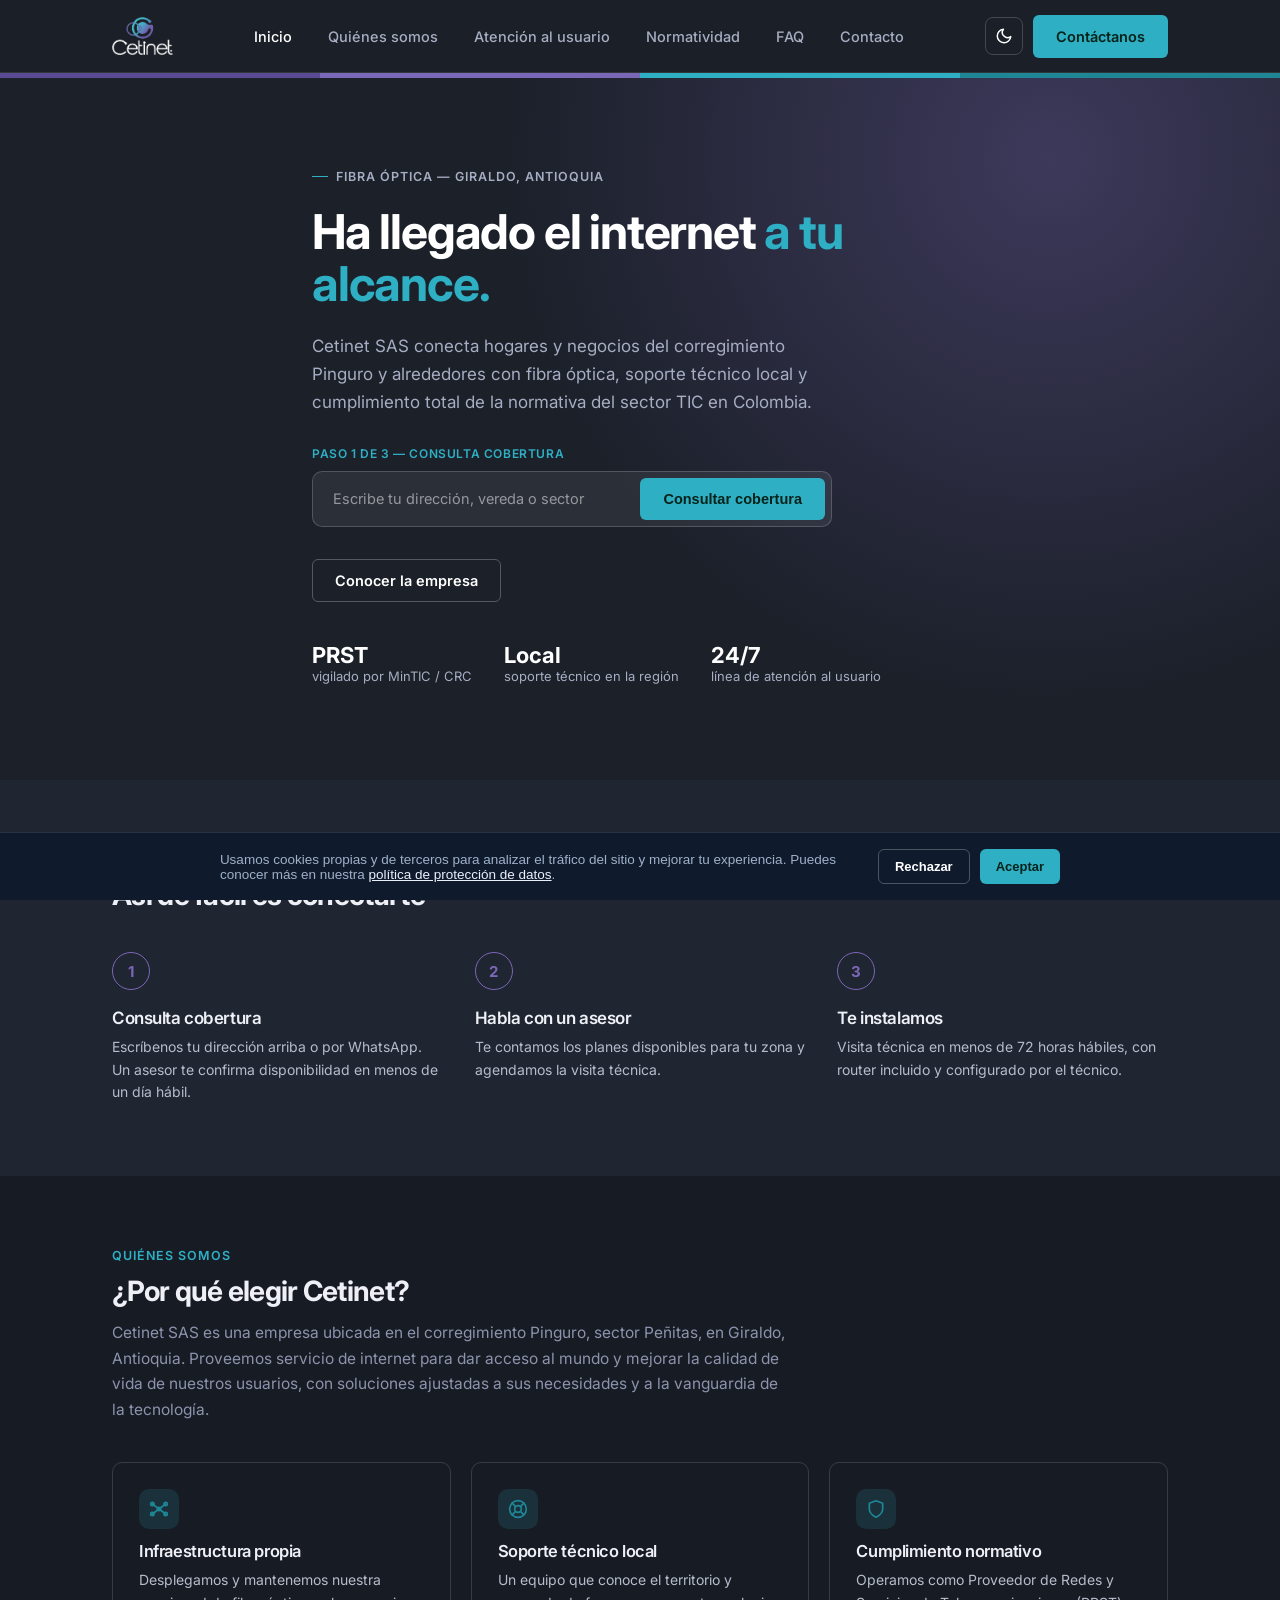
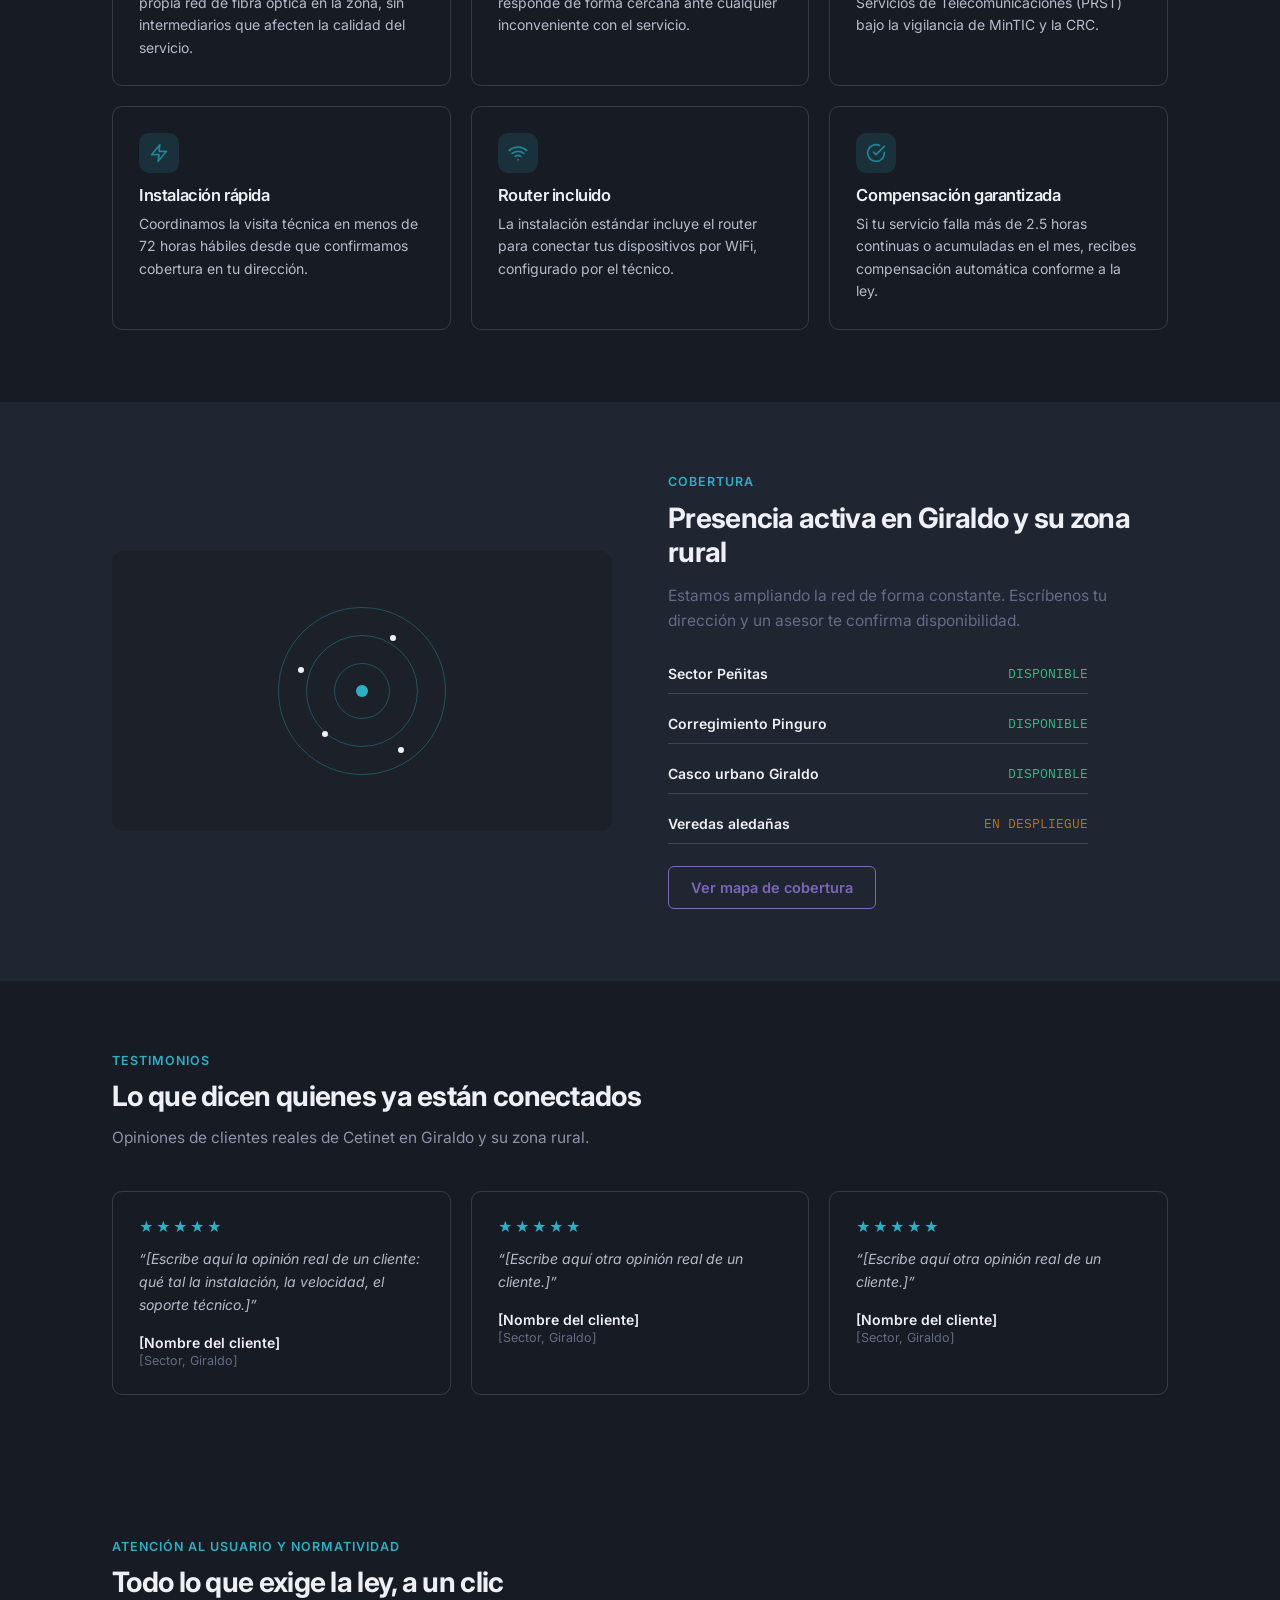
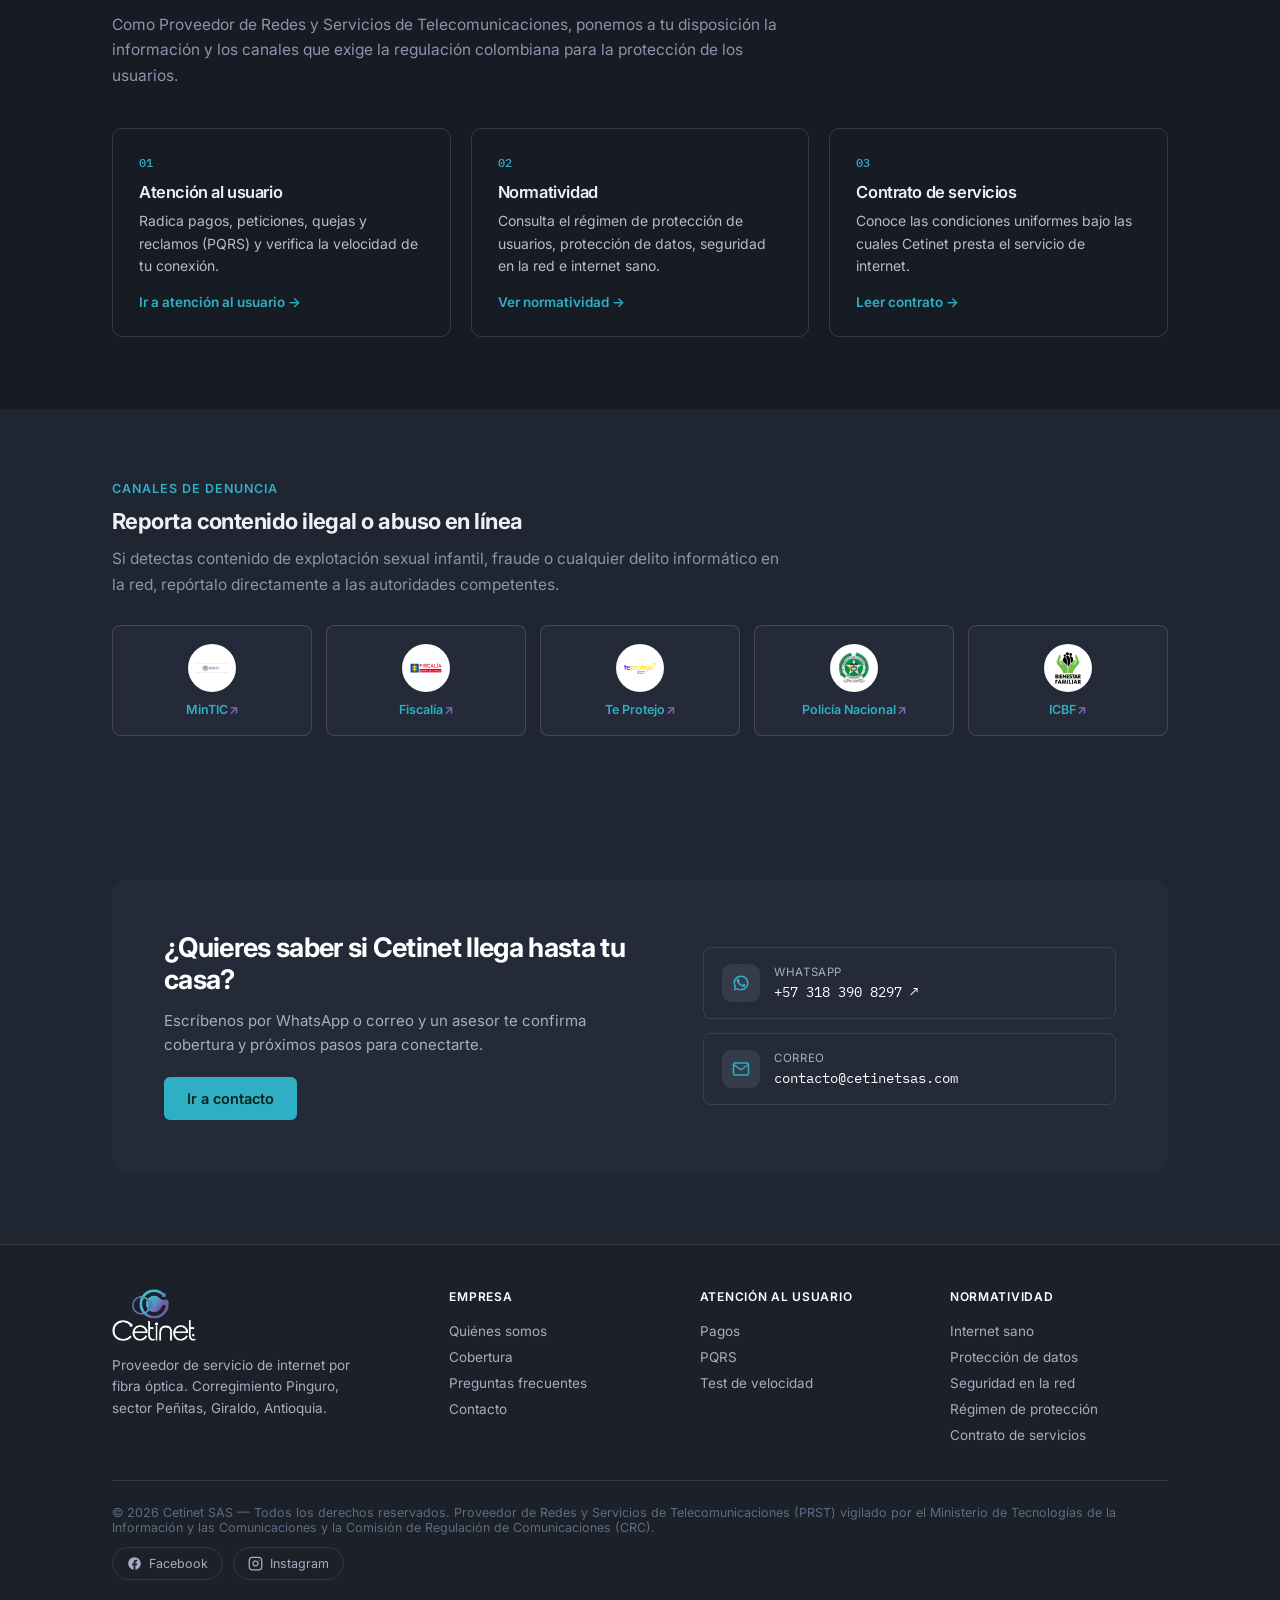
==== commit d474fa64: "Use real official logos in "Canales de denuncia" section Replace the plain text + arrow links (MinTI" ====
--- a/index.html
+++ b/index.html
@@ -18,14 +18,14 @@
 <meta name="twitter:image" content="https://cetinetsas.com/assets/img/og-image.png">
 <meta name="twitter:title" content="Cetinet SAS — Internet de fibra óptica en Giraldo, Antioquia">
 <meta name="twitter:description" content="Proveedor de internet por fibra óptica en Giraldo, Antioquia. Información institucional, atención al usuario y normatividad CRC/MinTIC.">
-<link rel="icon" href="/assets/img/favicon.ico" sizes="any">
-<link rel="icon" type="image/png" sizes="32x32" href="/assets/img/favicon-32.png">
-<link rel="icon" type="image/png" sizes="16x16" href="/assets/img/favicon-16.png">
-<link rel="apple-touch-icon" href="/assets/img/apple-touch-icon.png">
+<link rel="icon" href="assets/img/favicon.ico" sizes="any">
+<link rel="icon" type="image/png" sizes="32x32" href="assets/img/favicon-32.png">
+<link rel="icon" type="image/png" sizes="16x16" href="assets/img/favicon-16.png">
+<link rel="apple-touch-icon" href="assets/img/apple-touch-icon.png">
 <link rel="preconnect" href="https://fonts.googleapis.com">
 <link rel="preconnect" href="https://fonts.gstatic.com" crossorigin>
 <link href="https://fonts.googleapis.com/css2?family=Inter:wght@400;500;600;700;800&family=IBM+Plex+Mono:wght@400;500&display=swap" rel="stylesheet">
-<link rel="stylesheet" href="/assets/css/style.css">
+<link rel="stylesheet" href="assets/css/style.css">
 
 <script type="application/ld+json">
 {
@@ -59,38 +59,38 @@
 <a href="#contenido" class="skip-link">Saltar al contenido</a>
 <header class="nav">
   <div class="nav-inner">
-    <a href="/" class="logo"><img src="/assets/img/logo-lockup.png" alt="Cetinet" class="logo-img"></a>
+    <a href="./" class="logo"><img src="assets/img/logo-lockup.png" alt="Cetinet" class="logo-img"></a>
     <nav class="nav-links">
-      <div class="nav-item current"><a href="/">Inicio</a></div>
-      <div class="nav-item"><a href="/quienes-somos.html">Quiénes somos</a></div>
+      <div class="nav-item current"><a href="./">Inicio</a></div>
+      <div class="nav-item"><a href="quienes-somos.html">Quiénes somos</a></div>
       <div class="nav-item">
-        <a href="/atencion/">Atención al usuario</a>
+        <a href="atencion/">Atención al usuario</a>
         <div class="dropdown">
-          <a href="/atencion/#pagos">Pagos</a>
-          <a href="/atencion/#pqrs">Formulario PQRS</a>
-          <a href="/atencion/#velocidad">Test de velocidad</a>
-          <a href="/cobertura/">Mapa de cobertura</a>
+          <a href="atencion/#pagos">Pagos</a>
+          <a href="atencion/#pqrs">Formulario PQRS</a>
+          <a href="atencion/#velocidad">Test de velocidad</a>
+          <a href="cobertura/">Mapa de cobertura</a>
         </div>
       </div>
       <div class="nav-item">
-        <a href="/normatividad/">Normatividad</a>
+        <a href="normatividad/">Normatividad</a>
         <div class="dropdown">
-          <a href="/normatividad/internet-sano.html">Internet sano</a>
-          <a href="/normatividad/proteccion-datos.html">Protección de datos</a>
-          <a href="/normatividad/seguridad-en-la-red.html">Seguridad en la red</a>
-          <a href="/normatividad/regimen-de-proteccion.html">Régimen de protección</a>
-          <a href="/normatividad/contrato-de-servicios.html">Contrato de servicios</a>
-        </div>
-      </div>
-      <div class="nav-item"><a href="/preguntas-frecuentes.html">FAQ</a></div>
-      <div class="nav-item"><a href="/contacto.html">Contacto</a></div>
+          <a href="normatividad/internet-sano.html">Internet sano</a>
+          <a href="normatividad/proteccion-datos.html">Protección de datos</a>
+          <a href="normatividad/seguridad-en-la-red.html">Seguridad en la red</a>
+          <a href="normatividad/regimen-de-proteccion.html">Régimen de protección</a>
+          <a href="normatividad/contrato-de-servicios.html">Contrato de servicios</a>
+        </div>
+      </div>
+      <div class="nav-item"><a href="preguntas-frecuentes.html">FAQ</a></div>
+      <div class="nav-item"><a href="contacto.html">Contacto</a></div>
     </nav>
     <div class="nav-right">
       <button id="theme-toggle-btn" class="theme-toggle" aria-label="Cambiar modo claro/oscuro" type="button">
         <svg class="icon-moon" viewBox="0 0 24 24" fill="none" stroke="currentColor" stroke-width="2" stroke-linecap="round" stroke-linejoin="round"><path d="M21 12.79A9 9 0 1 1 11.21 3 7 7 0 0 0 21 12.79z"/></svg>
         <svg class="icon-sun" viewBox="0 0 24 24" fill="none" stroke="currentColor" stroke-width="2" stroke-linecap="round" stroke-linejoin="round"><circle cx="12" cy="12" r="4"/><path d="M12 2v2M12 20v2M4.93 4.93l1.41 1.41M17.66 17.66l1.41 1.41M2 12h2M20 12h2M6.34 17.66l-1.41 1.41M19.07 4.93l-1.41 1.41"/></svg>
       </button>
-      <a href="/contacto.html" class="btn btn-primary">Contáctanos</a>
+      <a href="contacto.html" class="btn btn-primary">Contáctanos</a>
     </div>
   </div>
 </header>
@@ -113,7 +113,7 @@
     </div>
 
     <div class="hero-cta">
-      <a href="/quienes-somos.html" class="btn btn-ghost-dark">Conocer la empresa</a>
+      <a href="quienes-somos.html" class="btn btn-ghost-dark">Conocer la empresa</a>
     </div>
     <div class="trust-row">
       <div class="trust-item"><b>PRST</b>vigilado por MinTIC / CRC</div>
@@ -214,7 +214,7 @@
         <div class="row"><b>Casco urbano Giraldo</b><span>DISPONIBLE</span></div>
         <div class="row"><b>Veredas aledañas</b><span style="color:#BA7517;">EN DESPLIEGUE</span></div>
       </div>
-      <a href="/cobertura/" class="btn btn-outline-blue" style="margin-top:22px;">Ver mapa de cobertura</a>
+      <a href="cobertura/" class="btn btn-outline-blue" style="margin-top:22px;">Ver mapa de cobertura</a>
     </div>
   </div>
 </section>
@@ -271,19 +271,19 @@
         <div class="tag">01</div>
         <h3>Atención al usuario</h3>
         <p>Radica pagos, peticiones, quejas y reclamos (PQRS) y verifica la velocidad de tu conexión.</p>
-        <a href="/atencion/" class="card-link">Ir a atención al usuario →</a>
+        <a href="atencion/" class="card-link">Ir a atención al usuario →</a>
       </div>
       <div class="card">
         <div class="tag">02</div>
         <h3>Normatividad</h3>
         <p>Consulta el régimen de protección de usuarios, protección de datos, seguridad en la red e internet sano.</p>
-        <a href="/normatividad/" class="card-link">Ver normatividad →</a>
+        <a href="normatividad/" class="card-link">Ver normatividad →</a>
       </div>
       <div class="card">
         <div class="tag">03</div>
         <h3>Contrato de servicios</h3>
         <p>Conoce las condiciones uniformes bajo las cuales Cetinet presta el servicio de internet.</p>
-        <a href="/normatividad/contrato-de-servicios.html" class="card-link">Leer contrato →</a>
+        <a href="normatividad/contrato-de-servicios.html" class="card-link">Leer contrato →</a>
       </div>
     </div>
   </div>
@@ -296,11 +296,11 @@
       <p>Si detectas contenido de explotación sexual infantil, fraude o cualquier delito informático en la red, repórtalo directamente a las autoridades competentes.</p>
     </div>
     <div class="official-grid">
-      <a class="official-item" href="https://www.mintic.gov.co/portal/inicio/" target="_blank" rel="noopener"><span class="logo-badge"><img src="/assets/img/logos/mintic.png" alt="MinTIC" loading="lazy" width="120" height="36"></span>MinTIC <span class="ext-arrow">↗</span></a>
-<a class="official-item" href="https://www.fiscalia.gov.co/colombia/" target="_blank" rel="noopener"><span class="logo-badge"><img src="/assets/img/logos/fiscalia.svg" alt="Fiscalía General de la Nación" loading="lazy" width="48" height="14"></span>Fiscalía <span class="ext-arrow">↗</span></a>
-<a class="official-item" href="https://teprotejo.org/" target="_blank" rel="noopener"><span class="logo-badge"><img src="/assets/img/logos/teprotejo.svg" alt="Te Protejo" loading="lazy" width="48" height="48"></span>Te Protejo <span class="ext-arrow">↗</span></a>
-<a class="official-item" href="https://www.policia.gov.co/" target="_blank" rel="noopener"><span class="logo-badge"><img src="/assets/img/logos/policia.svg" alt="Policía Nacional de Colombia" loading="lazy" width="48" height="48"></span>Policía Nacional <span class="ext-arrow">↗</span></a>
-<a class="official-item" href="https://www.icbf.gov.co/" target="_blank" rel="noopener"><span class="logo-badge"><img src="/assets/img/logos/icbf.svg" alt="ICBF" loading="lazy" width="40" height="48"></span>ICBF <span class="ext-arrow">↗</span></a>
+      <a class="official-item" href="https://www.mintic.gov.co/portal/inicio/" target="_blank" rel="noopener"><span class="logo-badge"><img src="assets/img/logos/mintic.png" alt="MinTIC" loading="lazy" width="120" height="36"></span><span class="official-label">MinTIC <span class="ext-arrow">↗</span></span></a>
+<a class="official-item" href="https://www.fiscalia.gov.co/colombia/" target="_blank" rel="noopener"><span class="logo-badge"><img src="assets/img/logos/fiscalia.svg" alt="Fiscalía General de la Nación" loading="lazy" width="48" height="14"></span><span class="official-label">Fiscalía <span class="ext-arrow">↗</span></span></a>
+<a class="official-item" href="https://teprotejo.org/" target="_blank" rel="noopener"><span class="logo-badge"><img src="assets/img/logos/teprotejo.svg" alt="Te Protejo" loading="lazy" width="48" height="48"></span><span class="official-label">Te Protejo <span class="ext-arrow">↗</span></span></a>
+<a class="official-item" href="https://www.policia.gov.co/" target="_blank" rel="noopener"><span class="logo-badge"><img src="assets/img/logos/policia.svg" alt="Policía Nacional de Colombia" loading="lazy" width="48" height="48"></span><span class="official-label">Policía Nacional <span class="ext-arrow">↗</span></span></a>
+<a class="official-item" href="https://www.icbf.gov.co/" target="_blank" rel="noopener"><span class="logo-badge"><img src="assets/img/logos/icbf.svg" alt="ICBF" loading="lazy" width="40" height="48"></span><span class="official-label">ICBF <span class="ext-arrow">↗</span></span></a>
     </div>
   </div>
 </section>
@@ -311,7 +311,7 @@
       <div>
         <h2>¿Quieres saber si Cetinet llega hasta tu casa?</h2>
         <p>Escríbenos por WhatsApp o correo y un asesor te confirma cobertura y próximos pasos para conectarte.</p>
-        <a href="/contacto.html" class="btn btn-primary" style="margin-top:20px;">Ir a contacto</a>
+        <a href="contacto.html" class="btn btn-primary" style="margin-top:20px;">Ir a contacto</a>
       </div>
       <div class="contact-methods">
         <div class="contact-method">
@@ -331,29 +331,29 @@
   <div class="wrap">
     <div class="footer-grid">
       <div class="footer-col">
-        <div class="footer-logo"><img src="/assets/img/logo-lockup.png" alt="Cetinet" class="logo-img footer-logo-img"></div>
+        <div class="footer-logo"><img src="assets/img/logo-lockup.png" alt="Cetinet" class="logo-img footer-logo-img"></div>
         <p>Proveedor de servicio de internet por fibra óptica. Corregimiento Pinguro, sector Peñitas, Giraldo, Antioquia.</p>
       </div>
       <div class="footer-col">
         <h4>Empresa</h4>
-        <a href="/quienes-somos.html">Quiénes somos</a>
-        <a href="/cobertura/">Cobertura</a>
-        <a href="/preguntas-frecuentes.html">Preguntas frecuentes</a>
-        <a href="/contacto.html">Contacto</a>
+        <a href="quienes-somos.html">Quiénes somos</a>
+        <a href="cobertura/">Cobertura</a>
+        <a href="preguntas-frecuentes.html">Preguntas frecuentes</a>
+        <a href="contacto.html">Contacto</a>
       </div>
       <div class="footer-col">
         <h4>Atención al usuario</h4>
-        <a href="/atencion/#pagos">Pagos</a>
-        <a href="/atencion/#pqrs">PQRS</a>
-        <a href="/atencion/#velocidad">Test de velocidad</a>
+        <a href="atencion/#pagos">Pagos</a>
+        <a href="atencion/#pqrs">PQRS</a>
+        <a href="atencion/#velocidad">Test de velocidad</a>
       </div>
       <div class="footer-col">
         <h4>Normatividad</h4>
-        <a href="/normatividad/internet-sano.html">Internet sano</a>
-        <a href="/normatividad/proteccion-datos.html">Protección de datos</a>
-        <a href="/normatividad/seguridad-en-la-red.html">Seguridad en la red</a>
-        <a href="/normatividad/regimen-de-proteccion.html">Régimen de protección</a>
-        <a href="/normatividad/contrato-de-servicios.html">Contrato de servicios</a>
+        <a href="normatividad/internet-sano.html">Internet sano</a>
+        <a href="normatividad/proteccion-datos.html">Protección de datos</a>
+        <a href="normatividad/seguridad-en-la-red.html">Seguridad en la red</a>
+        <a href="normatividad/regimen-de-proteccion.html">Régimen de protección</a>
+        <a href="normatividad/contrato-de-servicios.html">Contrato de servicios</a>
       </div>
     </div>
     <div class="footer-bottom">
@@ -367,7 +367,7 @@
 </footer>
 
 <div id="cookie-banner" style="position:fixed; left:0; right:0; bottom:0; z-index:100; background:#0F1B2C; color:#EAF0FB; border-top:1px solid rgba(255,255,255,0.1); padding:16px 20px; display:none; align-items:center; justify-content:center; gap:18px; flex-wrap:wrap; font-family:'IBM Plex Sans',sans-serif;">
-  <p style="margin:0; font-size:13.5px; max-width:640px; color:#9FB0C9;">Usamos cookies propias y de terceros para analizar el tráfico del sitio y mejorar tu experiencia. Puedes conocer más en nuestra <a href="/normatividad/proteccion-datos.html" style="color:#EAF0FB; text-decoration:underline;">política de protección de datos</a>.</p>
+  <p style="margin:0; font-size:13.5px; max-width:640px; color:#9FB0C9;">Usamos cookies propias y de terceros para analizar el tráfico del sitio y mejorar tu experiencia. Puedes conocer más en nuestra <a href="normatividad/proteccion-datos.html" style="color:#EAF0FB; text-decoration:underline;">política de protección de datos</a>.</p>
   <div style="display:flex; gap:10px; flex-shrink:0;">
     <button onclick="document.getElementById('cookie-banner').style.display='none'; localStorage.setItem('cetinet-cookies','rejected');" style="background:transparent; border:1px solid rgba(255,255,255,0.25); color:#fff; padding:9px 16px; border-radius:6px; font-size:13px; font-weight:600; cursor:pointer;">Rechazar</button>
     <button onclick="document.getElementById('cookie-banner').style.display='none'; localStorage.setItem('cetinet-cookies','accepted');" style="background:#2FAFC4; border:none; color:#06231A; padding:9px 16px; border-radius:6px; font-size:13px; font-weight:600; cursor:pointer;">Aceptar</button>
@@ -379,6 +379,6 @@
   }
 </script>
 
-<script src="/assets/js/site.js" defer></script>
+<script src="assets/js/site.js" defer></script>
 </body>
 </html>
--- a/assets/css/style.css
+++ b/assets/css/style.css
@@ -254,6 +254,7 @@
   box-shadow:0 0 0 1px rgba(0,0,0,0.05);
 }
 .official-item .logo-badge img{max-width:100%; max-height:100%; object-fit:contain;}
+.official-item .official-label{display:inline-flex; align-items:center;}
 .official-item .ext-arrow{color:var(--blue); font-weight:700; margin-left:1px;}
 
 /* contact form (PQRS) */
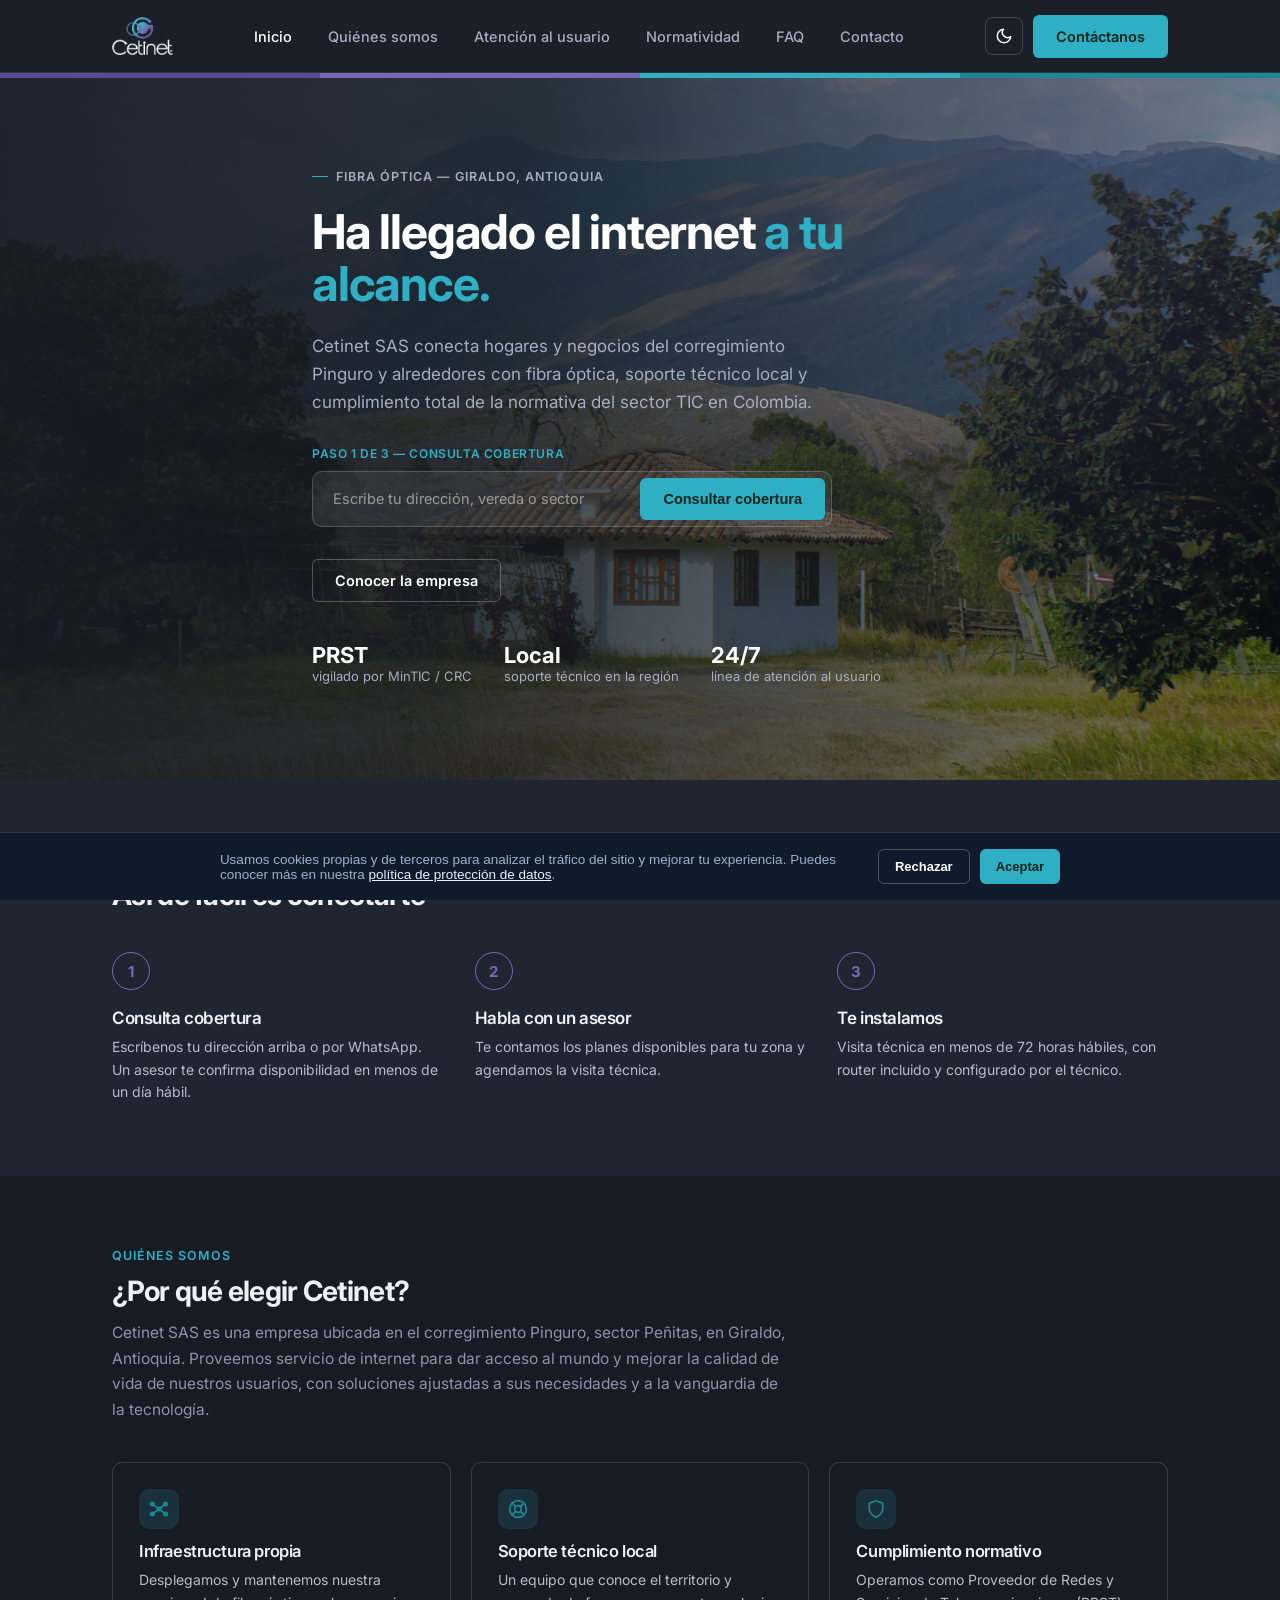
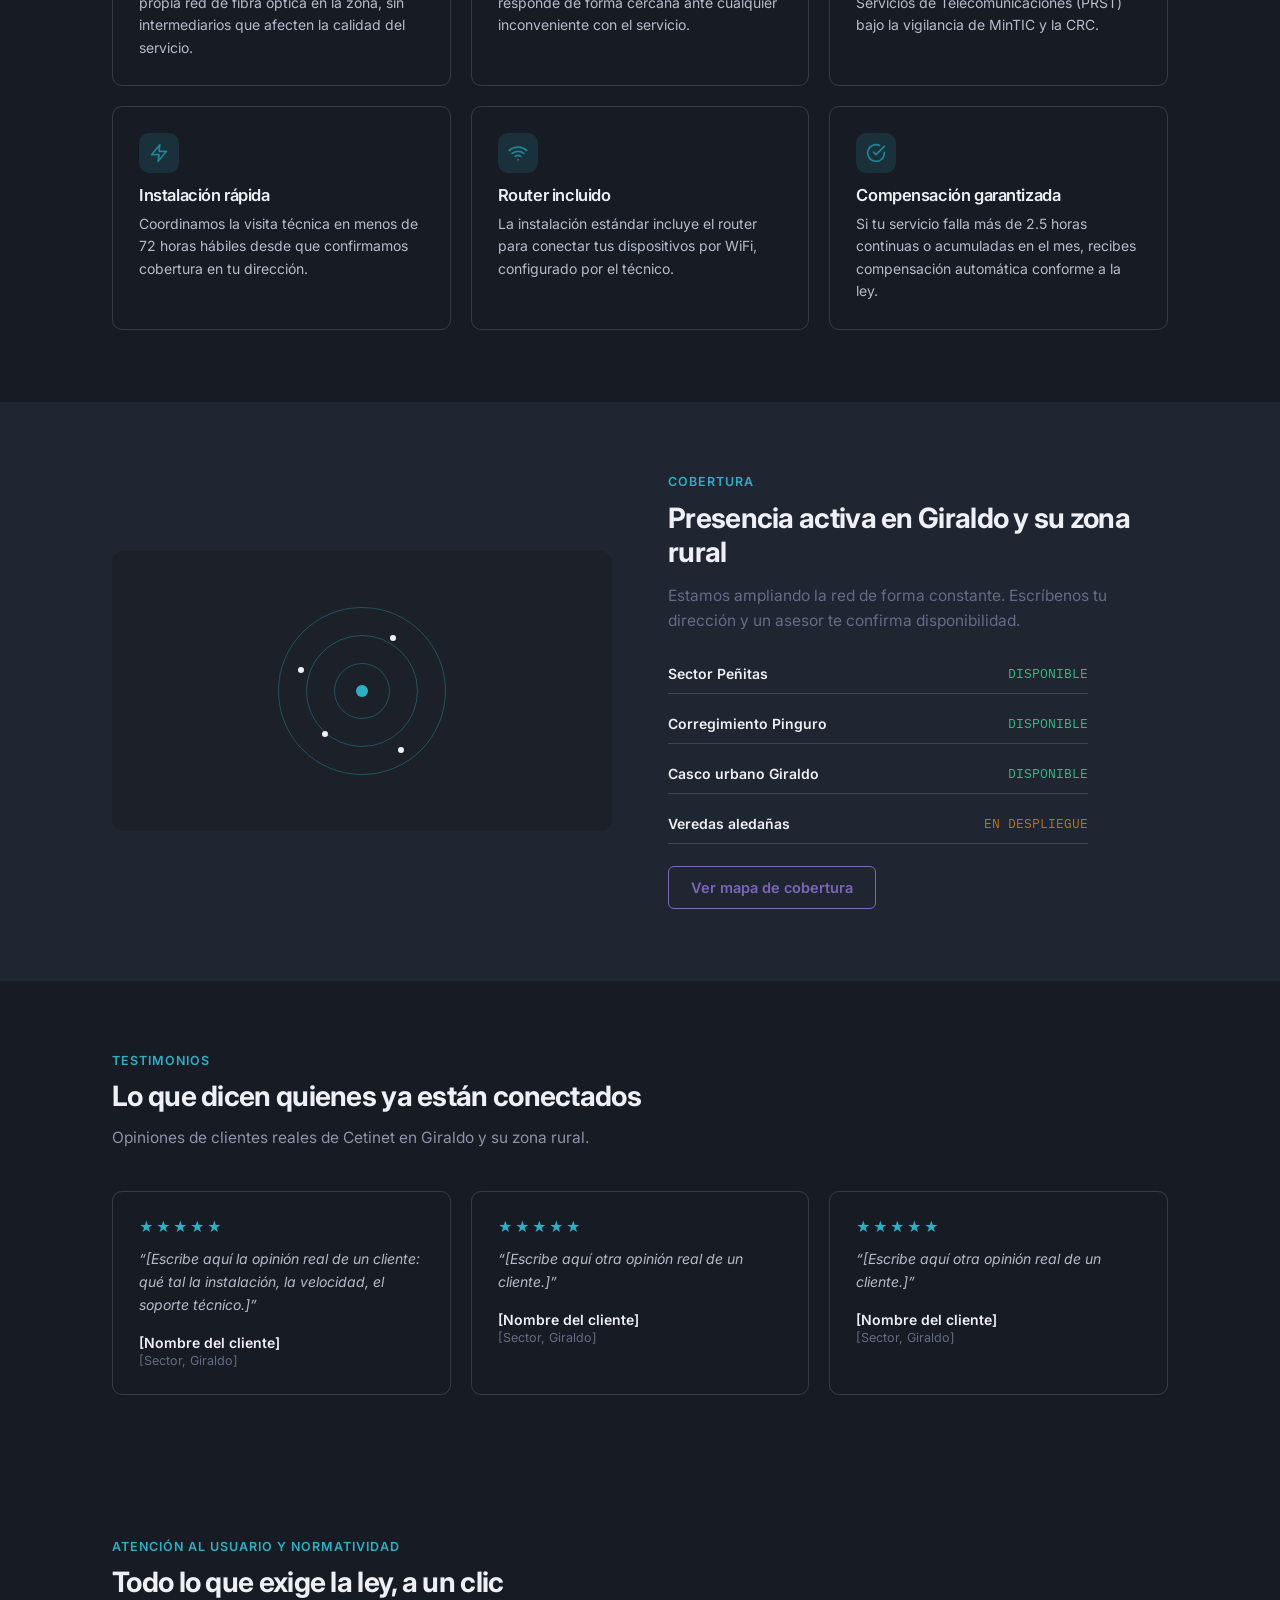
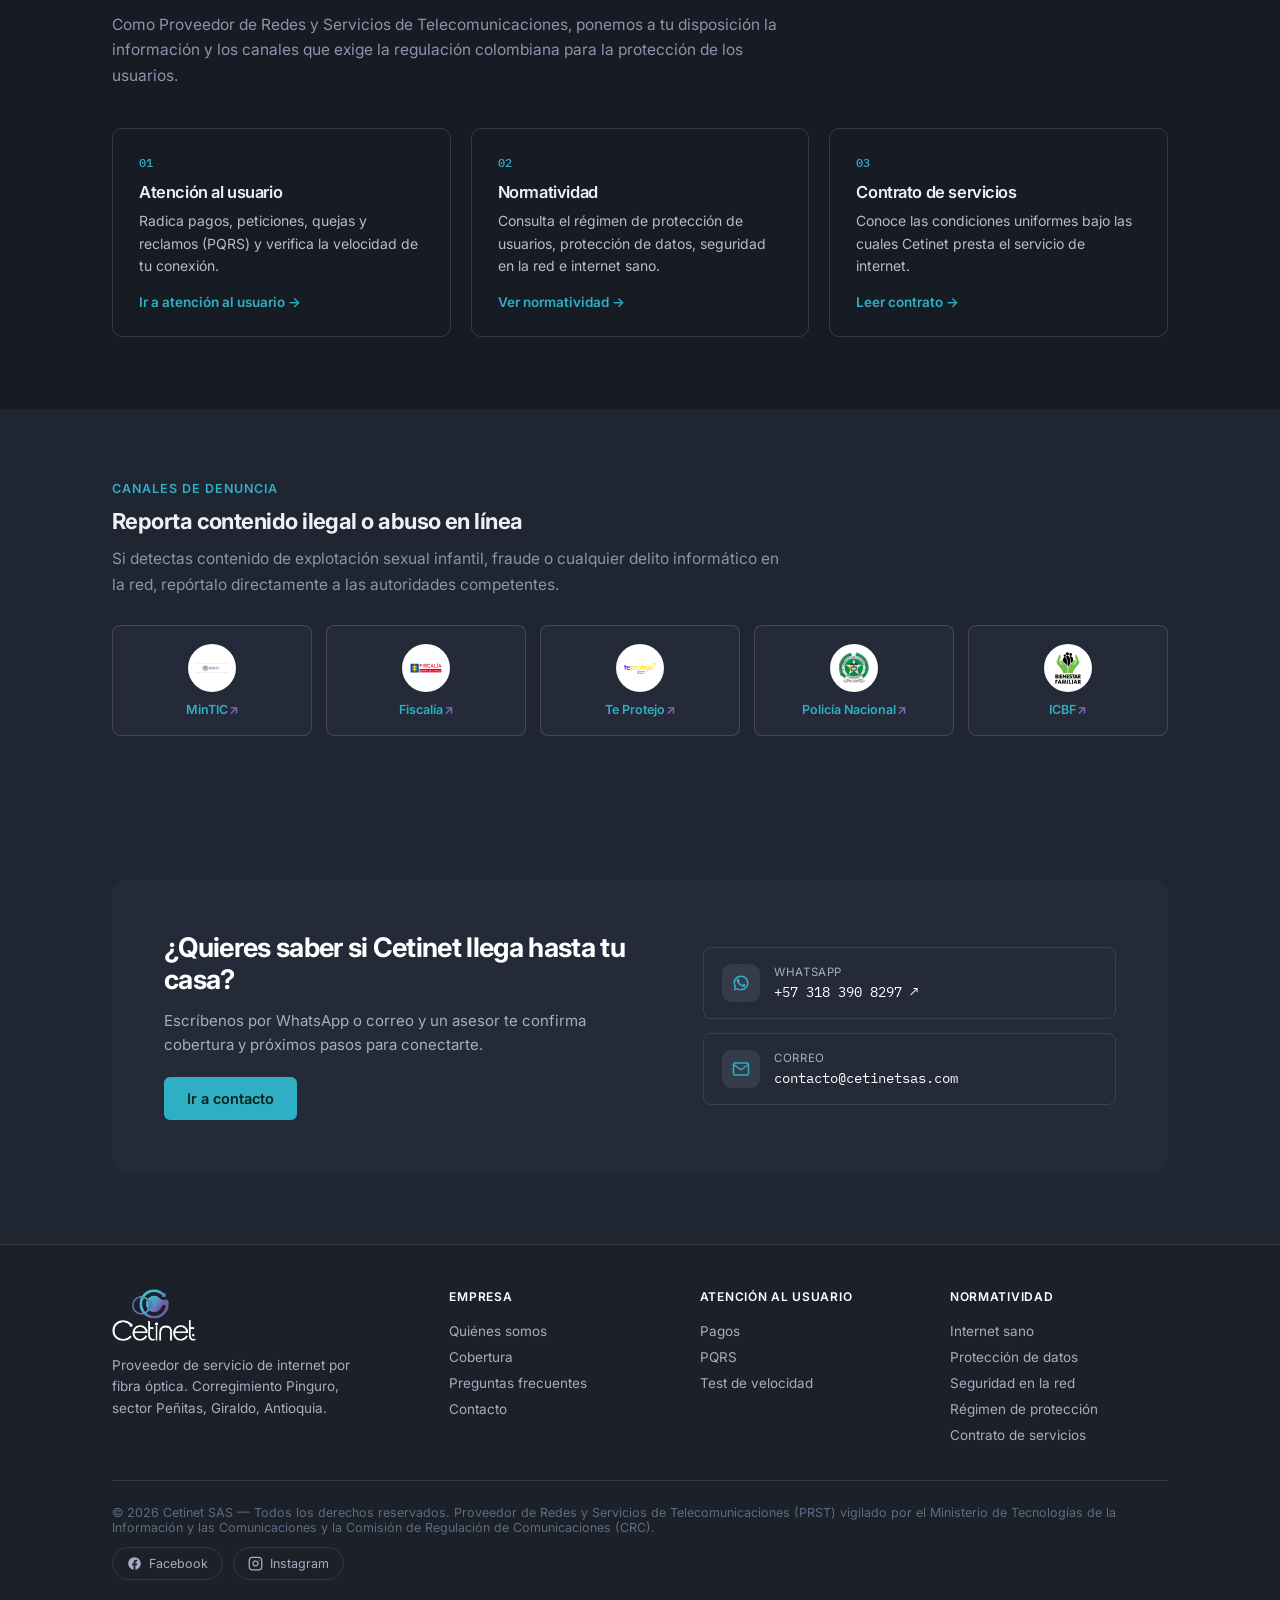
==== commit c5ffc88f: "Add background image carousel to home hero 4 free-to-use images (Unsplash) cross-fading behind the h" ====
--- a/index.html
+++ b/index.html
@@ -66,9 +66,9 @@
       <div class="nav-item">
         <a href="atencion/">Atención al usuario</a>
         <div class="dropdown">
-          <a href="atencion/#pagos">Pagos</a>
+          <a href="https://checkout.wompi.co/method" target="_blank" rel="noopener">Pagos</a>
           <a href="atencion/#pqrs">Formulario PQRS</a>
-          <a href="atencion/#velocidad">Test de velocidad</a>
+          <a href="https://www.speedtest.net/es" target="_blank" rel="noopener">Test de velocidad</a>
           <a href="cobertura/">Mapa de cobertura</a>
         </div>
       </div>
@@ -96,6 +96,13 @@
 </header>
 
 <section class="hero" id="contenido">
+  <div class="hero-bg" aria-hidden="true">
+    <div class="hero-bg-slide is-active" style="background-image:url('assets/img/hero/slide-1.jpg')"></div>
+    <div class="hero-bg-slide" style="background-image:url('assets/img/hero/slide-2.jpg')"></div>
+    <div class="hero-bg-slide" style="background-image:url('assets/img/hero/slide-3.jpg')"></div>
+    <div class="hero-bg-slide" style="background-image:url('assets/img/hero/slide-4.jpg')"></div>
+    <div class="hero-bg-overlay"></div>
+  </div>
   <div class="fiber-strip"><span style="background:#5A4A94"></span><span style="background:#7B67B8"></span><span style="background:#2FAFC4"></span><span style="background:#1F8695"></span></div>
   <div class="wrap hero-single">
     <div class="eyebrow">Fibra óptica — Giraldo, Antioquia</div>
@@ -343,9 +350,9 @@
       </div>
       <div class="footer-col">
         <h4>Atención al usuario</h4>
-        <a href="atencion/#pagos">Pagos</a>
+        <a href="https://checkout.wompi.co/method" target="_blank" rel="noopener">Pagos</a>
         <a href="atencion/#pqrs">PQRS</a>
-        <a href="atencion/#velocidad">Test de velocidad</a>
+        <a href="https://www.speedtest.net/es" target="_blank" rel="noopener">Test de velocidad</a>
       </div>
       <div class="footer-col">
         <h4>Normatividad</h4>
--- a/assets/css/style.css
+++ b/assets/css/style.css
@@ -286,7 +286,21 @@
 .contact-box .contact-method-icon{background:rgba(255,255,255,0.08); color:var(--orange);}
 
 /* home hero */
-.hero{background:radial-gradient(circle at 82% 12%, rgba(123,103,184,0.35), transparent 45%), var(--ink); color:#fff; padding:88px 0 96px; position:relative; overflow:hidden;}
+.hero{background:var(--ink); color:#fff; padding:88px 0 96px; position:relative; overflow:hidden;}
+.hero-bg{position:absolute; inset:0; z-index:0;}
+.hero-bg-slide{
+  position:absolute; inset:0; background-size:cover; background-position:center;
+  opacity:0; transition:opacity 1.8s ease-in-out;
+}
+.hero-bg-slide.is-active{opacity:1;}
+.hero-bg-overlay{
+  position:absolute; inset:0;
+  background:
+    linear-gradient(100deg, rgba(23,27,36,0.95) 0%, rgba(23,27,36,0.86) 38%, rgba(23,27,36,0.58) 68%, rgba(23,27,36,0.34) 100%),
+    radial-gradient(circle at 82% 12%, rgba(123,103,184,0.35), transparent 45%);
+}
+.hero > .fiber-strip{z-index:2;}
+.hero > .wrap{position:relative; z-index:1;}
 .hero-single{max-width:720px;}
 .eyebrow{display:inline-flex; align-items:center; gap:8px; font-size:12.5px; letter-spacing:0.08em; text-transform:uppercase; color:var(--text-on-dark-soft); font-weight:600; margin-bottom:22px;}
 .eyebrow::before{content:""; width:16px; height:1px; background:var(--orange);}
